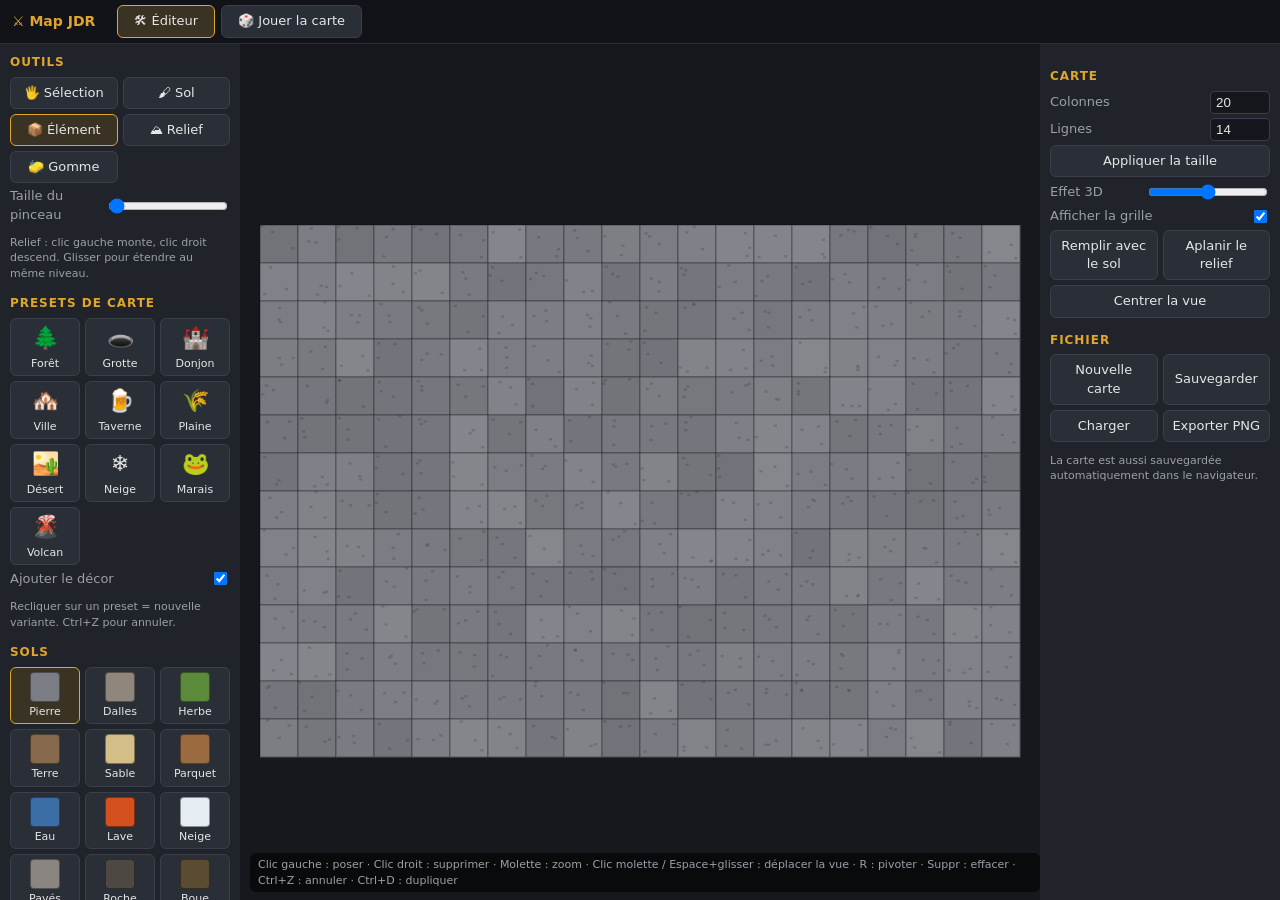
==== index.html @ ebc0534b "Créateur de cartes de combat JDR en 2D semi-3D - Éditeur : sols, éléments en relief, outil relief (n" ====
<!DOCTYPE html>
<html lang="fr">
<head>
<meta charset="utf-8">
<meta name="viewport" content="width=device-width, initial-scale=1">
<title>Créateur de Map JDR</title>
<link rel="stylesheet" href="css/style.css">
</head>
<body class="mode-edit">
<header id="tabs">
  <div class="brand">⚔ Map JDR</div>
  <button class="tab" data-mode="edit">🛠 Éditeur</button>
  <button class="tab" data-mode="play">🎲 Jouer la carte</button>
</header>

<div id="app">
  <!-- ===== Éditeur : panneau gauche ===== -->
  <aside id="left" class="edit-only">
    <h2>Outils</h2>
    <div class="tools">
      <button data-tool="select">🖐 Sélection</button>
      <button data-tool="floor">🖌 Sol</button>
      <button data-tool="object">📦 Élément</button>
      <button data-tool="relief">⛰ Relief</button>
      <button data-tool="erase">🧽 Gomme</button>
    </div>
    <label>Taille du pinceau <input id="brush" type="range" min="1" max="5" value="1"></label>
    <p class="muted">Relief : clic gauche monte, clic droit descend. Glisser pour étendre au même niveau.</p>
    <h2>Presets de carte</h2>
    <div class="grid" id="presetPal"></div>
    <label>Ajouter le décor <input id="presetDeco" type="checkbox" checked></label>
    <p class="muted">Recliquer sur un preset = nouvelle variante. Ctrl+Z pour annuler.</p>
    <h2>Sols</h2>
    <div class="grid" id="floorPal"></div>
    <h2>Éléments</h2>
    <div class="grid" id="objPal"></div>
  </aside>

  <!-- ===== Jouer : panneau gauche ===== -->
  <aside id="playLeft" class="play-only">
    <h2>Personnages</h2>
    <div class="grid" id="heroPal"></div>
    <h2>Monstres</h2>
    <div class="grid" id="monsterPal"></div>
    <p class="muted">Choisis une figurine puis clique sur la carte pour la poser (Maj+clic pour en poser plusieurs).
      Glisse une figurine pour la déplacer, clic droit pour la retirer.</p>
    <p class="muted">Une figurine sur une colline, une caisse, une table ou un mur est plus haute :
      sa hauteur s'affiche au-dessus d'elle (▲).</p>
  </aside>

  <main>
    <canvas id="cv"></canvas>
    <div id="attackHint" class="hidden"></div>
    <div id="help">
      <span class="edit-only">Clic gauche : poser · Clic droit : supprimer · Molette : zoom · Clic molette / Espace+glisser : déplacer la vue · R : pivoter · Suppr : effacer · Ctrl+Z : annuler · Ctrl+D : dupliquer</span>
      <span class="play-only">A : attaquer · Survoler/sélectionner : portées (vert = déplacement, rouge = attaque) · Glisser : déplacer une figurine · Clic droit : retirer · Flèches : déplacer d'une case · Molette : zoom · Espace+glisser : déplacer la vue · Ctrl+Z : annuler</span>
    </div>
  </main>

  <!-- ===== Éditeur : panneau droit ===== -->
  <aside id="right" class="edit-only">
    <div id="selPanel" class="hidden">
      <h2>Élément sélectionné</h2>
      <label>Type <span id="selType"></span></label>
      <label>Nom / lettre <input id="selLabel" type="text"></label>
      <label>Largeur (cases) <input id="selW" type="number" min="1" max="20"></label>
      <label>Profondeur (cases) <input id="selH" type="number" min="1" max="20"></label>
      <label>Hauteur <input id="selE" type="range" min="0" max="6" step="0.1"></label>
      <label>Couleur <input id="selColor" type="color"></label>
      <div class="row">
        <button id="btnRot">↻ Pivoter</button>
        <button id="btnDup">⧉ Dupliquer</button>
        <button id="btnDel">🗑 Supprimer</button>
      </div>
    </div>

    <h2>Carte</h2>
    <label>Colonnes <input id="mapCols" type="number" min="2" max="150"></label>
    <label>Lignes <input id="mapRows" type="number" min="2" max="150"></label>
    <button id="btnResize" style="width:100%">Appliquer la taille</button>
    <label>Effet 3D <input id="depth" type="range" min="0" max="1" step="0.05"></label>
    <label>Afficher la grille <input id="showGrid" type="checkbox"></label>
    <div class="row">
      <button id="btnFill">Remplir avec le sol</button>
      <button id="btnFlat">Aplanir le relief</button>
    </div>
    <button id="btnFit" style="width:100%; margin-top:5px">Centrer la vue</button>

    <h2>Fichier</h2>
    <div class="row">
      <button id="btnNew">Nouvelle carte</button>
      <button id="btnSave">Sauvegarder</button>
    </div>
    <div class="row" style="margin-top:5px">
      <button id="btnLoad">Charger</button>
      <button id="btnPng">Exporter PNG</button>
    </div>
    <input id="fileIn" type="file" accept=".json" hidden>
    <p class="muted">La carte est aussi sauvegardée automatiquement dans le navigateur.</p>
  </aside>

  <!-- ===== Jouer : panneau droit ===== -->
  <aside id="playRight" class="play-only">
    <div class="turn-bar">
      <span id="turnLabel"></span>
      <button id="btnStartCombat">⚔ Commencer le combat</button>
      <button id="btnNextTurn">▶ Tour suivant</button>
    </div>
    <div class="row combat-ctl" id="combatCtl">
      <button id="btnRestart" title="Figurines à leur position de départ, tour 1">↺ Recommencer</button>
      <button id="btnNewCombat" title="Figurines à leur position de départ, retour en préparation">⏹ Nouveau combat</button>
    </div>
    <div id="unitPanel" class="hidden">
      <h2>Figurine sélectionnée</h2>
      <div class="unit-head"><div id="unitHead"></div><input id="unitName" type="text"></div>
      <div class="stat">Hauteur : <b id="unitLvl"></b></div>
      <div class="stat"><span class="dot g"></span>Déplacement : <b id="unitMoveTxt"></b></div>
      <div class="stat"><span class="dot r"></span>Attaque : <b id="unitAtkTxt"></b></div>
      <div class="stat muted" id="unitAbil"></div>
      <div class="row">
        <label>Dépl. <input id="unitMov" type="number" min="0" max="30"></label>
        <label>Portée <input id="unitAtk" type="number" min="1" max="30"></label>
      </div>
      <button id="btnAttack" class="attack-btn">⚔ Attaquer <span class="muted">(A)</span></button>
      <button id="btnUnitBack" style="width:100%; margin:4px 0 2px">↺ Retour au départ du tour</button>
      <div id="unitRel"></div>
      <button id="btnUnitDel" style="width:100%; margin-top:6px">🗑 Retirer de la carte</button>
    </div>

    <h2>Sur la carte</h2>
    <div id="unitList"></div>
    <button id="btnClearUnits" style="width:100%; margin-top:6px">Retirer toutes les figurines</button>

    <h2>Journal de combat</h2>
    <div id="combatLog"></div>

    <h2>Vue</h2>
    <div class="muted" style="margin-bottom:4px">Portées : <span class="dot g"></span>déplacement · <span class="dot r"></span>attaque</div>
    <div class="row seg">
      <button data-zone="sel">Sélection</button><button data-zone="all">Toutes</button><button data-zone="none">Aucune</button>
    </div>
    <label>Effet 3D <input id="depthPlay" type="range" min="0" max="1" step="0.05"></label>
    <label>Afficher la grille <input id="gridPlay" type="checkbox"></label>
    <button id="btnFitPlay" style="width:100%">Centrer la vue</button>

    <h2>Caractéristiques</h2>
    <p class="muted">Déplacement, portée, escalade, vol, nage : définis dans <b>data/caracteristiques.txt</b>.<br>
      Source actuelle : <b id="statsSrc"></b></p>
    <div class="row">
      <button id="btnStatsLoad">📄 Charger un .txt</button>
      <button id="btnStatsReset">↺ Défaut</button>
    </div>
    <input id="statsIn" type="file" accept=".txt" hidden>
  </aside>
</div>

<script src="js/config.js"></script>
<script src="js/utils.js"></script>
<script src="js/state.js"></script>
<script src="js/terrain.js"></script>
<script src="js/sprites.js"></script>
<script src="js/stats.js"></script>
<script src="js/ranges.js"></script>
<script src="js/anims.js"></script>
<script src="js/render.js"></script>
<script src="js/editor.js"></script>
<script src="js/presets.js"></script>
<script src="js/play.js"></script>
<script src="js/input.js"></script>
<script src="js/ui.js"></script>
<script src="js/io.js"></script>
<script src="js/main.js"></script>
</body>
</html>
---- css/style.css ----
:root { --bg:#16181d; --panel:#20232a; --panel2:#2a2e37; --txt:#e6e6e6; --mut:#9aa0aa; --acc:#e0a52b; }
* { box-sizing:border-box; }
html,body { margin:0; height:100%; background:var(--bg); color:var(--txt); font:13px/1.4 system-ui,Segoe UI,sans-serif; }
body { display:flex; flex-direction:column; }
#tabs { display:flex; align-items:center; gap:6px; height:44px; padding:0 12px; background:#111318; border-bottom:1px solid #2a2e37; flex-shrink:0; }
#tabs .brand { font-weight:700; color:var(--acc); margin-right:16px; font-size:14px; }
#tabs .tab { padding:6px 16px; }
#app { display:flex; flex:1; min-height:0; }
body.mode-play .edit-only, body.mode-edit .play-only { display:none !important; }
aside { width:240px; background:var(--panel); padding:10px; overflow-y:auto; overflow-x:hidden; flex-shrink:0; }
main { flex:1; position:relative; }
#cv { width:100%; height:100%; display:block; cursor:crosshair; }
h2 { font-size:12px; text-transform:uppercase; letter-spacing:.08em; color:var(--acc); margin:14px 0 6px; }
h2:first-child { margin-top:0; }
.grid { display:grid; grid-template-columns:repeat(3,1fr); gap:5px; }
.tools { display:grid; grid-template-columns:repeat(2,1fr); gap:5px; }
button, .btn { background:var(--panel2); color:var(--txt); border:1px solid #3a3f4b; border-radius:6px; padding:6px; cursor:pointer; font:inherit; }
button:hover { border-color:#5a6070; }
button.on { border-color:var(--acc); background:#3a3222; }
.item { display:flex; flex-direction:column; align-items:center; gap:2px; padding:4px 2px; font-size:11px; }
.item canvas { width:44px; height:44px; }
.sw { width:30px; height:30px; border-radius:4px; border:1px solid #0006; }
label { display:flex; justify-content:space-between; align-items:center; gap:6px; margin:4px 0; color:var(--mut); }
input[type=number] { width:60px; } input[type=text] { width:120px; }
input { background:#15171c; color:var(--txt); border:1px solid #3a3f4b; border-radius:4px; padding:3px 5px; }
input[type=range] { width:120px; padding:0; }
.row { display:flex; gap:5px; flex-wrap:wrap; } .row > * { flex:1; }
#help { position:absolute; left:10px; bottom:8px; color:var(--mut); font-size:11px; background:#0009; padding:4px 8px; border-radius:6px; pointer-events:none; }
.hidden { display:none !important; }
.px { image-rendering:pixelated; }
.unit-head { display:flex; align-items:center; gap:10px; }
.unit-head input { flex:1; width:auto; min-width:0; font-weight:600; }
.stat { margin:8px 0 4px; }
.rel { padding:4px 7px; border-radius:4px; margin:3px 0; font-size:12px; }
.rel.up { background:#2d3a22; color:#b9e08a; }
.rel.down { background:#3a2222; color:#f0a0a0; }
.rel.eq { background:var(--panel2); color:var(--mut); }
.unit-row { display:flex; align-items:center; gap:8px; width:100%; margin-bottom:4px; text-align:left; padding:3px 6px; }
.unit-row .lvl { margin-left:auto; color:var(--mut); font-size:11px; }
.muted { color:var(--mut); font-size:11px; }
.turn-bar { display:flex; align-items:center; justify-content:space-between; gap:8px; padding:6px 8px; margin-bottom:10px; background:var(--panel2); border-radius:6px; font-size:14px; }
.turn-bar button { background:#3a3222; border-color:var(--acc); }
.dot { display:inline-block; width:10px; height:10px; border-radius:2px; margin-right:5px; vertical-align:-1px; }
.dot.g { background:#3cdc64; } .dot.r { background:#ff4646; }
.seg { margin-bottom:6px; } .seg button { padding:4px 2px; font-size:12px; }
.warn { color:#ffb347; }
#playRight .row label { flex:1; }
#playRight .row input[type=number] { width:48px; }
.attack-btn { width:100%; margin-top:6px; padding:8px; font-weight:700; background:#4a1f1f; border-color:#a33; color:#ffd9d9; }
.attack-btn:hover { border-color:#ff5a5a; } .attack-btn.on { background:#7a2020; border-color:#ff5a5a; }
#attackHint { position:absolute; top:10px; left:50%; transform:translateX(-50%); background:#7a2020ee; color:#fff; padding:6px 14px; border-radius:6px; font-weight:600; pointer-events:none; }
#combatLog div { font-size:12px; padding:3px 6px; margin-bottom:3px; background:var(--panel2); border-left:3px solid #c0392b; border-radius:3px; }
.combat-ctl { margin:-4px 0 10px; } .combat-ctl button { font-size:12px; padding:5px 4px; }
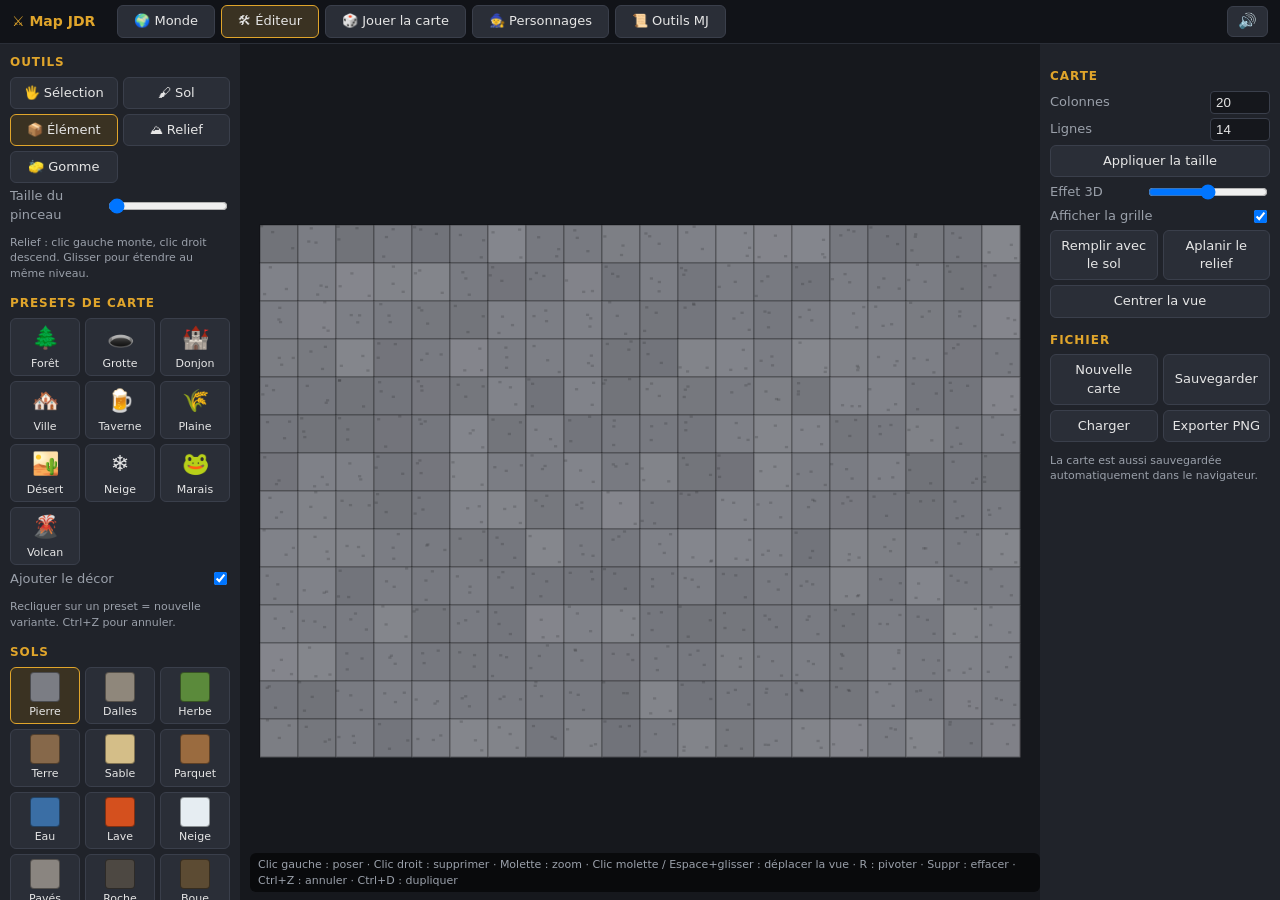
==== commit 3854938a: "Monde, personnages, suivi de combat, outils du MJ et README illustré - Onglet Monde : carte générée " ====
--- a/index.html
+++ b/index.html
@@ -9,8 +9,13 @@
 <body class="mode-edit">
 <header id="tabs">
   <div class="brand">⚔ Map JDR</div>
+  <button class="tab" data-mode="world">🌍 Monde</button>
   <button class="tab" data-mode="edit">🛠 Éditeur</button>
   <button class="tab" data-mode="play">🎲 Jouer la carte</button>
+  <button class="tab" data-mode="chars">🧙 Personnages</button>
+  <button class="tab" data-mode="gm">📜 Outils MJ</button>
+  <button id="btnSound" class="sound-btn">🔊</button>
+  <button id="mapLocTag" class="map-loc hidden" title="Lieu du monde lié à cette carte de combat"></button>
 </header>
 
 <div id="app">
@@ -38,6 +43,10 @@
 
   <!-- ===== Jouer : panneau gauche ===== -->
   <aside id="playLeft" class="play-only">
+    <div id="sheetPalBox">
+      <h2>Mes personnages</h2>
+      <div class="grid" id="sheetPal"></div>
+    </div>
     <h2>Personnages</h2>
     <div class="grid" id="heroPal"></div>
     <h2>Monstres</h2>
@@ -51,9 +60,10 @@
   <main>
     <canvas id="cv"></canvas>
     <div id="attackHint" class="hidden"></div>
+    <div id="playerBanner"></div>
     <div id="help">
       <span class="edit-only">Clic gauche : poser · Clic droit : supprimer · Molette : zoom · Clic molette / Espace+glisser : déplacer la vue · R : pivoter · Suppr : effacer · Ctrl+Z : annuler · Ctrl+D : dupliquer</span>
-      <span class="play-only">A : attaquer · Survoler/sélectionner : portées (vert = déplacement, rouge = attaque) · Glisser : déplacer une figurine · Clic droit : retirer · Flèches : déplacer d'une case · Molette : zoom · Espace+glisser : déplacer la vue · Ctrl+Z : annuler</span>
+      <span class="play-only">A : attaquer · Entrée : fin du tour · Survoler/sélectionner : portées (vert = déplacement, rouge = attaque) · Glisser : déplacer une figurine · Clic droit : retirer · Flèches : déplacer d'une case · Molette : zoom · Espace+glisser : déplacer la vue · Ctrl+Z : annuler</span>
     </div>
   </main>
 
@@ -99,20 +109,111 @@
     <p class="muted">La carte est aussi sauvegardée automatiquement dans le navigateur.</p>
   </aside>
 
+  <!-- ===== Monde ===== -->
+  <aside id="worldLeft" class="world-only">
+    <h2>Monde</h2>
+    <input id="wName" class="w-name" type="text">
+    <div class="w-day">📅 Jour <b id="wDay"></b>
+      <button id="wNext" class="mini" title="Faire passer une journée">+1 jour</button>
+      <button id="wRest" class="mini" title="Le groupe récupère tous ses PV (+1 jour)">🛏 Repos long</button>
+    </div>
+
+    <h2>Lieux</h2>
+    <div class="row"><input id="wSearch" type="text" placeholder="Rechercher..."><select id="wFilter"><option value="">Tous</option></select></div>
+    <div id="wLocList"></div>
+    <div class="row" style="margin-top:6px">
+      <select id="wAddKind"></select><button id="wAddLoc">📍 Ajouter</button>
+    </div>
+
+    <h2>Affichage</h2>
+    <label>Royaumes <input id="wo_regions" type="checkbox"></label>
+    <label>Rivières <input id="wo_rivers" type="checkbox"></label>
+    <label>Montagnes et forêts <input id="wo_symbols" type="checkbox"></label>
+    <label>Noms <input id="wo_labels" type="checkbox"></label>
+    <label>Style parchemin <input id="wo_parchment" type="checkbox"></label>
+    <button id="wFit" style="width:100%">Voir tout le monde</button>
+
+    <h2>Génération</h2>
+    <label>Forme <select id="wStyle"></select></label>
+    <label>Graine <input id="wSeed" type="number"></label>
+    <div class="row"><button id="wRegen" title="Même graine = même monde">↻ Regénérer</button><button id="wGen">🎲 Nouveau monde</button></div>
+
+    <h2>Légende</h2>
+    <div id="wLegend" class="legend"></div>
+
+    <h2>Campagne</h2>
+    <div class="row"><button id="wExport">💾 Exporter</button><button id="wImport">📂 Importer</button></div>
+    <input id="campIn" type="file" accept=".json" hidden>
+    <p class="muted">Un seul fichier : monde, lieux et leurs cartes de combat, fiches de personnages, carte en cours et caractéristiques.</p>
+  </aside>
+  <section id="worldMain" class="world-only">
+    <canvas id="wcv"></canvas>
+    <div id="worldTip" class="hidden"></div>
+    <div id="worldHint" class="hidden"></div>
+    <div id="worldHelp">Clic : sélectionner · Maj+clic : former un groupe · Clic droit : voyager · Glisser : déplacer · Molette : zoom</div>
+  </section>
+  <aside id="worldRight" class="world-only">
+    <div id="worldSel"></div>
+  </aside>
+
+  <!-- ===== Personnages : liste + fiche ===== -->
+  <aside id="sheetSide" class="chars-only">
+    <h2>Mes fiches</h2>
+    <div id="sheetList"></div>
+    <button id="btnNewSheet" class="primary" style="width:100%; margin-top:6px">➕ Nouveau personnage</button>
+    <div class="row" style="margin-top:6px"><button id="btnSheetsExport">💾 Exporter</button><button id="btnSheetsImport">📂 Importer</button></div>
+    <input id="sheetsIn" type="file" accept=".json" hidden>
+    <p class="muted">Les fiches sont gardées dans le navigateur. Exporte-les pour les sauvegarder ou les partager.
+      Pose-les sur la carte avec « Placer sur la carte » ou depuis l'onglet Jouer.</p>
+  </aside>
+  <section id="sheetMain" class="chars-only">
+    <div id="sheetEmpty" class="sheet-empty">Crée ton premier personnage avec « ➕ Nouveau personnage ».</div>
+    <div id="sheetForm" class="sheet"></div>
+  </section>
+
+  <!-- ===== Outils MJ ===== -->
+  <section id="gmMain" class="gm-only"></section>
+  <aside id="gmSide" class="gm-only"></aside>
+
   <!-- ===== Jouer : panneau droit ===== -->
   <aside id="playRight" class="play-only">
     <div class="turn-bar">
-      <span id="turnLabel"></span>
+      <div><span id="turnLabel"></span><div id="turnWho" class="muted"></div></div>
       <button id="btnStartCombat">⚔ Commencer le combat</button>
-      <button id="btnNextTurn">▶ Tour suivant</button>
+      <button id="btnNextTurn" title="Entrée ou N">⏭ Fin du tour</button>
     </div>
     <div class="row combat-ctl" id="combatCtl">
-      <button id="btnRestart" title="Figurines à leur position de départ, tour 1">↺ Recommencer</button>
-      <button id="btnNewCombat" title="Figurines à leur position de départ, retour en préparation">⏹ Nouveau combat</button>
-    </div>
+      <button id="btnRestart" title="Positions de départ, PV pleins, nouvelle initiative">↺ Recommencer</button>
+      <button id="btnNewCombat" title="Positions de départ, PV pleins, retour en préparation">⏹ Nouveau combat</button>
+      <button id="btnEndCombat" title="Partage l'XP des ennemis vaincus et enregistre les PV sur les fiches">🏁 Terminer</button>
+    </div>
+    <label class="auto-roll"><span>🎲 Jets d'attaque et de dégâts automatiques</span><input id="autoRoll" type="checkbox"></label>
+    <label class="auto-roll"><span>🤖 Les monstres jouent seuls</span><input id="autoMonsters" type="checkbox"></label>
+    <button id="btnAi" class="wide-btn hidden" style="margin:-4px 0 10px">🤖 Jouer le tour de ce monstre</button>
+    <h2>Suivi du combat <span class="muted">(ordre d'initiative)</span></h2>
+    <div id="unitList"></div>
+    <button id="btnClearUnits" style="width:100%; margin:4px 0 6px">Retirer toutes les figurines</button>
+
     <div id="unitPanel" class="hidden">
       <h2>Figurine sélectionnée</h2>
       <div class="unit-head"><div id="unitHead"></div><input id="unitName" type="text"></div>
+      <label class="hide-tog">🙈 Cachée aux joueurs <input id="uHidden" type="checkbox"></label>
+      <div class="combat-box">
+        <div class="hp-line"><span id="uHpTxt"></span><button id="uSheet" class="mini" title="Ouvrir la fiche de personnage">📜 Fiche</button></div>
+        <div class="hpbar big"><i id="uHpBar"></i></div>
+        <div class="dmg-row">
+          <input id="uAmount" type="number" min="1" value="5" title="Montant">
+          <button id="btnDmg">💥 Dégâts</button><button id="btnHeal">💚 Soin</button><button id="btnFullHeal" title="PV au maximum">❤️</button>
+        </div>
+        <div class="cstats">
+          <label>PV <input id="uHp" type="number"></label><label>/ max <input id="uHpMax" type="number"></label>
+          <label>🛡 CA <input id="uCa" type="number"></label><label>⚡ Init. <input id="uInit" type="number"></label>
+          <label>🎯 Toucher <input id="uToucher" type="number"></label><label>⚔ Dégâts <input id="uDegats" type="text"></label>
+        </div>
+        <div class="muted" style="margin-top:6px">États</div>
+        <div class="conds" id="uConds"></div>
+        <div class="muted" id="uTrack"></div>
+      </div>
       <div class="stat">Hauteur : <b id="unitLvl"></b></div>
       <div class="stat"><span class="dot g"></span>Déplacement : <b id="unitMoveTxt"></b></div>
       <div class="stat"><span class="dot r"></span>Attaque : <b id="unitAtkTxt"></b></div>
@@ -122,16 +223,43 @@
         <label>Portée <input id="unitAtk" type="number" min="1" max="30"></label>
       </div>
       <button id="btnAttack" class="attack-btn">⚔ Attaquer <span class="muted">(A)</span></button>
+      <div id="uActions" class="act-list"></div>
       <button id="btnUnitBack" style="width:100%; margin:4px 0 2px">↺ Retour au départ du tour</button>
       <div id="unitRel"></div>
       <button id="btnUnitDel" style="width:100%; margin-top:6px">🗑 Retirer de la carte</button>
     </div>
 
-    <h2>Sur la carte</h2>
-    <div id="unitList"></div>
-    <button id="btnClearUnits" style="width:100%; margin-top:6px">Retirer toutes les figurines</button>
+
+    <h2>Outils du MJ</h2>
+    <button id="btnPlayers" class="primary wide-btn">📺 Ouvrir l'écran des joueurs</button>
+    <p class="muted">Seconde fenêtre à placer sur la télé ou un 2ᵉ écran : brouillard opaque, figurines cachées et PV des monstres invisibles. Synchronisée en direct.</p>
+    <label>👁 Voir comme les joueurs <input id="previewPlayers" type="checkbox"></label>
+    <label>🌫 Brouillard de guerre <input id="fogOn" type="checkbox"></label>
+    <div id="fogTools" class="fog-tools">
+      <div class="row"><button data-fog="reveal">🔦 Révéler</button><button data-fog="hide">🌫 Cacher</button></div>
+      <label>Pinceau <input id="fogBrush" type="range" min="1" max="7" value="3"></label>
+      <label>Révéler autour des personnages <input id="fogAuto" type="checkbox"></label>
+      <label>Vision (cases) <input id="fogRadius" type="number" min="1" max="30"></label>
+      <div class="row"><button id="fogHeroes" class="mini">👁 Vue des persos</button><button id="fogAll" class="mini">Tout révéler</button><button id="fogNone" class="mini">Tout cacher</button></div>
+    </div>
+    <div class="muted" style="margin-top:8px">📌 Marqueurs secrets (visibles par le MJ seulement)</div>
+    <div id="markPal" class="mark-pal"></div>
+    <div id="markList"></div>
+
+    <h2>Lancer de dés</h2>
+    <div class="dice-row"><input id="diceIn" type="text" placeholder="ex. 2d6+3" value="1d20"><button id="btnDice">🎲 Lancer</button></div>
+    <div class="dice-quick">
+      <button data-die="1d4">d4</button><button data-die="1d6">d6</button><button data-die="1d8">d8</button><button data-die="1d10">d10</button>
+      <button data-die="1d12">d12</button><button data-die="1d20">d20</button><button data-die="1d100">d100</button>
+      <button data-die="d20 avantage" title="2d20, on garde le meilleur">Av.</button><button data-die="d20 désavantage" title="2d20, on garde le pire">Désav.</button>
+    </div>
+    <div id="diceOut"></div>
+
+    <h2>Bilan</h2>
+    <div id="combatSummary"></div>
 
     <h2>Journal de combat</h2>
+    <div class="row" style="margin-bottom:5px"><button id="btnLogExport" class="mini">💾 Exporter (.txt)</button><button id="btnLogClear" class="mini">Vider</button></div>
     <div id="combatLog"></div>
 
     <h2>Vue</h2>
@@ -162,10 +290,19 @@
 <script src="js/stats.js"></script>
 <script src="js/ranges.js"></script>
 <script src="js/anims.js"></script>
+<script src="js/rules.js"></script>
 <script src="js/render.js"></script>
 <script src="js/editor.js"></script>
 <script src="js/presets.js"></script>
 <script src="js/play.js"></script>
+<script src="js/combat.js"></script>
+<script src="js/chars.js"></script>
+<script src="js/fog.js"></script>
+<script src="js/sfx.js"></script>
+<script src="js/actions.js"></script>
+<script src="js/gmtools.js"></script>
+<script src="js/worldgen.js"></script>
+<script src="js/world.js"></script>
 <script src="js/input.js"></script>
 <script src="js/ui.js"></script>
 <script src="js/io.js"></script>
--- a/css/style.css
+++ b/css/style.css
@@ -6,7 +6,10 @@
 #tabs .brand { font-weight:700; color:var(--acc); margin-right:16px; font-size:14px; }
 #tabs .tab { padding:6px 16px; }
 #app { display:flex; flex:1; min-height:0; }
-body.mode-play .edit-only, body.mode-edit .play-only { display:none !important; }
+body.mode-play .edit-only, body.mode-edit .play-only, body.mode-chars .edit-only, body.mode-chars .play-only,
+body.mode-chars main, body:not(.mode-chars) .chars-only,
+body.mode-world main, body.mode-world .edit-only, body.mode-world .play-only, body:not(.mode-world) .world-only,
+body.mode-gm main, body.mode-gm .edit-only, body.mode-gm .play-only, body:not(.mode-gm) .gm-only { display:none !important; }
 aside { width:240px; background:var(--panel); padding:10px; overflow-y:auto; overflow-x:hidden; flex-shrink:0; }
 main { flex:1; position:relative; }
 #cv { width:100%; height:100%; display:block; cursor:crosshair; }
@@ -51,3 +54,171 @@
 #attackHint { position:absolute; top:10px; left:50%; transform:translateX(-50%); background:#7a2020ee; color:#fff; padding:6px 14px; border-radius:6px; font-weight:600; pointer-events:none; }
 #combatLog div { font-size:12px; padding:3px 6px; margin-bottom:3px; background:var(--panel2); border-left:3px solid #c0392b; border-radius:3px; }
 .combat-ctl { margin:-4px 0 10px; } .combat-ctl button { font-size:12px; padding:5px 4px; }
+
+/* ----- Suivi du combat ----- */
+#playRight { width:290px; }
+.turn-bar #turnWho { font-size:11px; }
+.auto-roll { font-size:12px; margin:-2px 0 10px; }
+.combat-box { background:#1a1d23; border:1px solid #33384a; border-radius:8px; padding:8px; margin:8px 0; }
+.hp-line { display:flex; justify-content:space-between; align-items:center; font-weight:700; font-size:14px; }
+.hpbar { position:relative; height:12px; background:#0e1014; border-radius:3px; overflow:hidden; margin-top:3px; }
+.hpbar i { position:absolute; left:0; top:0; bottom:0; transition:width .3s; }
+.hpbar span { position:absolute; inset:0; font-size:9px; line-height:12px; text-align:center; color:#fff; text-shadow:0 0 2px #000; }
+.hpbar.big { height:10px; margin:5px 0 7px; }
+.dmg-row { display:flex; gap:4px; } .dmg-row input { width:52px; } .dmg-row button { flex:1; padding:5px 2px; font-size:12px; }
+.dmg-row button:last-child { flex:0 0 32px; }
+.cstats { display:grid; grid-template-columns:1fr 1fr; gap:0 8px; margin-top:6px; }
+.cstats label { margin:2px 0; font-size:12px; } .cstats input { width:58px; }
+.conds { display:flex; flex-wrap:wrap; gap:3px; margin-top:3px; }
+.cond { padding:2px 4px; font-size:15px; line-height:1.1; opacity:.45; filter:grayscale(.8); }
+.cond.on { opacity:1; filter:none; background:#3a2f55; border-color:#9a7ae0; }
+#uTrack { margin-top:6px; }
+.mini { padding:2px 7px; font-size:11px; }
+input.invalid { border-color:#e04a3a; background:#3a1a1a; }
+.trow { display:flex; align-items:center; gap:6px; width:100%; margin-bottom:3px; padding:3px 5px; text-align:left; border-left:3px solid #4da3ff; }
+.trow.monster { border-left-color:#ff4d4d; }
+.trow.active { background:#3a3420; border-color:#ffd23c; box-shadow:0 0 0 1px #ffd23c inset; }
+.trow.ko { opacity:.5; }
+.trow .ini { width:22px; text-align:center; font-weight:700; color:var(--acc); }
+.trow .tinfo { flex:1; min-width:0; }
+.trow .tname { font-size:12px; white-space:nowrap; overflow:hidden; text-overflow:ellipsis; }
+.trow .tca { font-size:11px; color:var(--mut); }
+.dice-row { display:flex; gap:4px; } .dice-row input { flex:1; width:auto; min-width:0; }
+.dice-quick { display:flex; flex-wrap:wrap; gap:3px; margin-top:4px; } .dice-quick button { padding:3px 6px; font-size:11px; }
+#diceOut { margin-top:6px; font-size:13px; } #diceOut b { font-size:22px; color:var(--acc); margin-right:4px; }
+table.summary { width:100%; border-collapse:collapse; font-size:12px; }
+table.summary th, table.summary td { padding:2px 4px; text-align:center; border-bottom:1px solid #2a2e37; }
+table.summary td:first-child { text-align:left; white-space:nowrap; overflow:hidden; max-width:110px; text-overflow:ellipsis; }
+#combatLog div.log-round { border-left-color:var(--acc); color:var(--acc); font-weight:600; }
+#combatLog div.log-turn { border-left-color:#ffd23c; }
+#combatLog div.log-roll { border-left-color:#6a7a9a; color:#c8d0e0; }
+#combatLog div.log-hit { border-left-color:#e05a3a; }
+#combatLog div.log-crit { border-left-color:#ffcf3a; background:#3a3218; }
+#combatLog div.log-miss { border-left-color:#666; color:var(--mut); }
+#combatLog div.log-heal { border-left-color:#3cc86a; }
+#combatLog div.log-ko { border-left-color:#000; background:#2a1a1a; }
+#combatLog div.log-win { border-left-color:#ffd23c; background:#3a3218; font-weight:700; }
+#combatLog div.log-cond { border-left-color:#9a7ae0; }
+.ellip { max-width:100%; overflow:hidden; text-overflow:ellipsis; white-space:nowrap; }
+
+/* ----- Onglet Personnages ----- */
+#sheetSide { width:280px; }
+.sheet-row { display:flex; align-items:center; gap:8px; width:100%; text-align:left; margin-bottom:4px; border-left:3px solid #4da3ff; }
+.sheet-row.monster { border-left-color:#ff4d4d; }
+.sheet-row div { display:flex; flex-direction:column; min-width:0; }
+.sheet-row b { white-space:nowrap; overflow:hidden; text-overflow:ellipsis; }
+#sheetMain { flex:1; overflow-y:auto; padding:20px 28px; }
+.sheet-empty { color:var(--mut); font-size:15px; margin-top:40px; text-align:center; }
+.sheet { max-width:980px; margin:0 auto; }
+.sheet h3 { font-size:13px; text-transform:uppercase; letter-spacing:.08em; color:var(--acc); margin:22px 0 8px; display:flex; align-items:center; gap:10px; }
+.sheet h3 .muted { text-transform:none; letter-spacing:0; }
+.sheet-top { display:flex; gap:20px; align-items:flex-start; background:var(--panel); border-radius:10px; padding:16px; }
+.portrait { width:128px; height:128px; flex-shrink:0; background:radial-gradient(circle at 50% 70%, #2d3550, #15171c); border-radius:10px; border:1px solid #3a3f4b; display:flex; align-items:center; justify-content:center; }
+.portrait canvas { width:112px; height:112px; }
+.sheet-id { flex:1; min-width:0; }
+.sh-name { width:100%; font-size:24px; font-weight:700; padding:4px 8px; margin-bottom:8px; }
+.sheet-fields { display:flex; flex-wrap:wrap; gap:6px 18px; }
+.sheet-fields label { margin:0; } .sheet-fields input[type=number] { width:56px; }
+select { background:#15171c; color:var(--txt); border:1px solid #3a3f4b; border-radius:4px; padding:3px 5px; font:inherit; }
+#shDesc { margin:8px 0; font-size:12px; }
+.sprite-pick { display:flex; flex-wrap:wrap; gap:4px; } .sprite-pick button { padding:2px; }
+.method-bar { display:flex; flex-wrap:wrap; gap:6px; align-items:center; }
+.method-bar .points { margin-left:auto; font-weight:700; color:var(--acc); }
+#shRolls { margin:6px 0; min-height:14px; }
+.abilities { display:grid; grid-template-columns:repeat(6, 1fr); gap:10px; }
+.ability { background:var(--panel); border:1px solid #33384a; border-radius:10px; padding:10px 6px; text-align:center; }
+.ability.main { border-color:var(--acc); box-shadow:0 0 0 1px var(--acc) inset; }
+.ab-name { font-weight:800; letter-spacing:.06em; } .ab-name span { display:block; font-weight:400; font-size:10px; color:var(--mut); letter-spacing:0; }
+.ab-mod { font-size:28px; font-weight:800; margin:4px 0 0; } .ab-mod.pos { color:#7ad97a; } .ab-mod.neg { color:#f08a7a; }
+.ab-score { font-size:13px; color:var(--mut); }
+.ab-base { display:flex; align-items:center; justify-content:center; gap:6px; margin-top:6px; }
+.ab-base button { padding:1px 8px; } .ab-base b { min-width:20px; }
+.ab-race { font-size:10px; color:#8ac0ff; min-height:13px; margin-top:3px; }
+.derived { display:grid; grid-template-columns:repeat(auto-fill, minmax(160px, 1fr)); gap:8px; }
+.dcard { display:flex; flex-direction:column; align-items:flex-start; gap:3px; margin:0; background:var(--panel); border:1px solid #33384a; border-radius:8px; padding:8px 10px; color:var(--txt); }
+.dcard.over { border-color:#9a7ae0; }
+.dcard input[type=number], .dcard input[type=text] { width:100%; font-size:18px; font-weight:700; }
+.dcard input[type=checkbox] { width:18px; height:18px; }
+.dname { font-size:12px; color:var(--mut); } .dcalc { font-size:11px; color:#9a7ae0; min-height:13px; }
+.dcard.static b { font-size:18px; }
+#shArmor { margin-top:8px; }
+.wide { justify-content:flex-start; } .wide input { flex:1; width:auto; }
+#shNotes { width:100%; margin-top:6px; background:#15171c; color:var(--txt); border:1px solid #3a3f4b; border-radius:6px; padding:8px; font:inherit; resize:vertical; }
+.sheet-actions { display:flex; flex-wrap:wrap; gap:8px; margin:20px 0 30px; }
+.sheet-actions button { padding:8px 14px; }
+button.primary { background:#2c4a2a; border-color:#5aa35a; font-weight:700; }
+button.danger { background:#4a1f1f; border-color:#a33; }
+button:disabled { opacity:.45; cursor:default; }
+
+/* ----- Onglet Monde ----- */
+#worldLeft { width:260px; } #worldRight { width:300px; }
+#worldMain { flex:1; position:relative; min-width:0; }
+#wcv { width:100%; height:100%; display:block; cursor:grab; }
+#worldTip { position:absolute; pointer-events:none; background:#000c; color:#fff; padding:6px 9px; border-radius:6px; font-size:12px; max-width:230px; line-height:1.45; }
+#worldHint { position:absolute; top:10px; left:50%; transform:translateX(-50%); background:#2c4a2aee; color:#fff; padding:6px 14px; border-radius:6px; font-weight:600; pointer-events:none; }
+#worldHelp { position:absolute; left:50%; transform:translateX(-50%); bottom:8px; color:var(--mut); font-size:11px; background:#0009; padding:4px 8px; border-radius:6px; pointer-events:none; }
+input.w-name { width:100%; font-size:16px; font-weight:700; font-family:Georgia, serif; }
+.w-day { margin:8px 0; display:flex; align-items:center; gap:5px; flex-wrap:wrap; }
+#wSearch { min-width:0; } #wFilter { flex:0 0 90px; }
+#wLocList { max-height:260px; overflow-y:auto; margin-top:5px; }
+.loc-row { display:flex; align-items:center; gap:6px; width:100%; text-align:left; padding:3px 6px; margin-bottom:2px; font-size:12px; }
+.legend { display:grid; grid-template-columns:1fr 1fr; gap:2px 6px; font-size:11px; color:var(--mut); }
+.lg { display:flex; align-items:center; gap:4px; }
+.swatch { display:inline-block; width:12px; height:12px; border-radius:2px; border:1px solid #0006; flex-shrink:0; }
+.wl-head { display:flex; align-items:center; gap:8px; margin-bottom:6px; }
+.wl-icon { font-size:28px; } .wl-head input { flex:1; width:auto; min-width:0; font-size:15px; font-weight:700; }
+.wl-facts { margin:6px 0 10px; line-height:1.7; font-size:12px; }
+#worldRight textarea { width:100%; background:#15171c; color:var(--txt); border:1px solid #3a3f4b; border-radius:6px; padding:6px; font:inherit; font-size:12px; resize:vertical; margin:3px 0 8px; }
+.wide-btn { width:100%; margin-top:5px; }
+.here { display:flex; flex-wrap:wrap; gap:4px; margin-bottom:6px; }
+.here-tok { display:flex; align-items:center; gap:4px; padding:2px 6px 2px 2px; font-size:12px; }
+.wc-card { background:#1a1d23; border:1px solid #33384a; border-radius:8px; padding:8px; margin-bottom:8px; }
+.wc-top { display:flex; gap:8px; align-items:center; margin-bottom:5px; } .wc-top > div { display:flex; flex-direction:column; }
+.wc-card .muted { margin:4px 0; }
+.wjournal div { font-size:12px; padding:4px 6px; margin-bottom:3px; background:var(--panel2); border-left:3px solid #7a9a5a; border-radius:3px; }
+.map-loc { margin-left:auto; background:#2c3a4a; border-color:#5a7aa0; }
+.xpbar { height:8px; background:#0e1014; border-radius:4px; overflow:hidden; margin-top:8px; }
+.xpbar i { display:block; height:100%; background:linear-gradient(90deg, #c89a2a, #ffd23c); }
+.prog-actions { gap:6px; justify-content:center; } .prog-actions button { width:100%; }
+.two-col { display:grid; grid-template-columns:1fr 1fr; gap:12px; margin-top:8px; }
+.two-col textarea, #shInv { width:100%; background:#15171c; color:var(--txt); border:1px solid #3a3f4b; border-radius:6px; padding:8px; font:inherit; resize:vertical; }
+
+/* ----- Outils du MJ (carte) ----- */
+.fog-tools { background:#1a1d23; border:1px solid #33384a; border-radius:8px; padding:6px 8px; margin:4px 0 6px; }
+.mark-pal { display:flex; flex-wrap:wrap; gap:3px; margin:4px 0; } .mark-pal button { padding:3px 6px; font-size:16px; }
+.mark-row { display:flex; gap:4px; margin-bottom:3px; } .mark-row input { flex:1; width:auto; min-width:0; } .mark-row select { padding:1px; }
+.hide-tog { margin:6px 0 0; }
+#playerBanner { display:none; }
+body.player-view #tabs, body.player-view aside, body.player-view #help, body.player-view #attackHint { display:none !important; }
+body.player-view #cv { cursor:grab; }
+body.player-view #playerBanner { display:block; position:absolute; top:12px; left:50%; transform:translateX(-50%); background:#000b; color:#ffe9a8;
+  padding:6px 18px; border-radius:20px; font:600 16px Georgia, serif; letter-spacing:.04em; pointer-events:none; }
+
+/* ----- Onglet Outils MJ ----- */
+#gmMain { flex:1; overflow-y:auto; padding:18px 22px; }
+#gmSide { width:320px; }
+.gm-grid { display:grid; grid-template-columns:repeat(auto-fill, minmax(300px, 1fr)); gap:12px; }
+.gm-card { background:var(--panel); border:1px solid #33384a; border-radius:10px; padding:12px 14px; }
+.gm-card.wide { grid-column:1 / -1; }
+.gm-card h3, .gm-h { margin:0 0 6px; font-size:14px; color:var(--acc); }
+.gm-h { margin:22px 0 8px; text-transform:uppercase; letter-spacing:.08em; font-size:13px; }
+.gm-form { display:flex; flex-wrap:wrap; gap:4px 16px; margin-bottom:6px; } .gm-form label { margin:2px 0; }
+.gm-card .row { align-items:center; } .inline { flex:0 0 auto !important; margin:0; gap:6px; }
+.gm-out { white-space:pre-wrap; font:13px/1.5 system-ui; margin:8px 0 0; min-height:20px; color:#e8e2d0; }
+#encOut { font-size:15px; font-weight:600; }
+.gm-res { background:#1a1d23; border:1px solid #2e3240; border-radius:8px; padding:8px 10px; margin-bottom:6px; }
+.gm-res-top { display:flex; align-items:center; gap:8px; } .gm-res-top .muted { margin-right:auto; }
+.gm-res pre { white-space:pre-wrap; font:12px/1.45 system-ui; margin:4px 0 0; color:#d8d2c0; }
+#gmNotes { width:100%; background:#15171c; color:var(--txt); border:1px solid #3a3f4b; border-radius:6px; padding:8px; font:inherit; font-size:12px; resize:vertical; }
+#gmSide details { background:#1a1d23; border:1px solid #2e3240; border-radius:6px; padding:5px 8px; margin-bottom:5px; }
+#gmSide summary { cursor:pointer; font-weight:600; }
+table.ref { width:100%; font-size:12px; border-collapse:collapse; margin-top:4px; } table.ref td { padding:2px 4px; border-bottom:1px solid #2a2e37; }
+table.ref td:last-child { text-align:right; color:var(--acc); }
+ul.ref { margin:4px 0; padding-left:16px; font-size:12px; line-height:1.5; }
+
+/* ----- Capacités, son ----- */
+.act-list { display:flex; flex-direction:column; gap:3px; margin-top:4px; }
+.act-btn { width:100%; text-align:left; padding:5px 8px; font-size:12px; background:#2a2440; border-color:#5a4a8a; }
+.act-btn:hover { border-color:#9a7ae0; } .act-btn.on { background:#4a3a7a; border-color:#c0a0ff; }
+.sound-btn { margin-left:auto; padding:4px 10px; font-size:15px; }
+.sound-btn + .map-loc { margin-left:6px; }
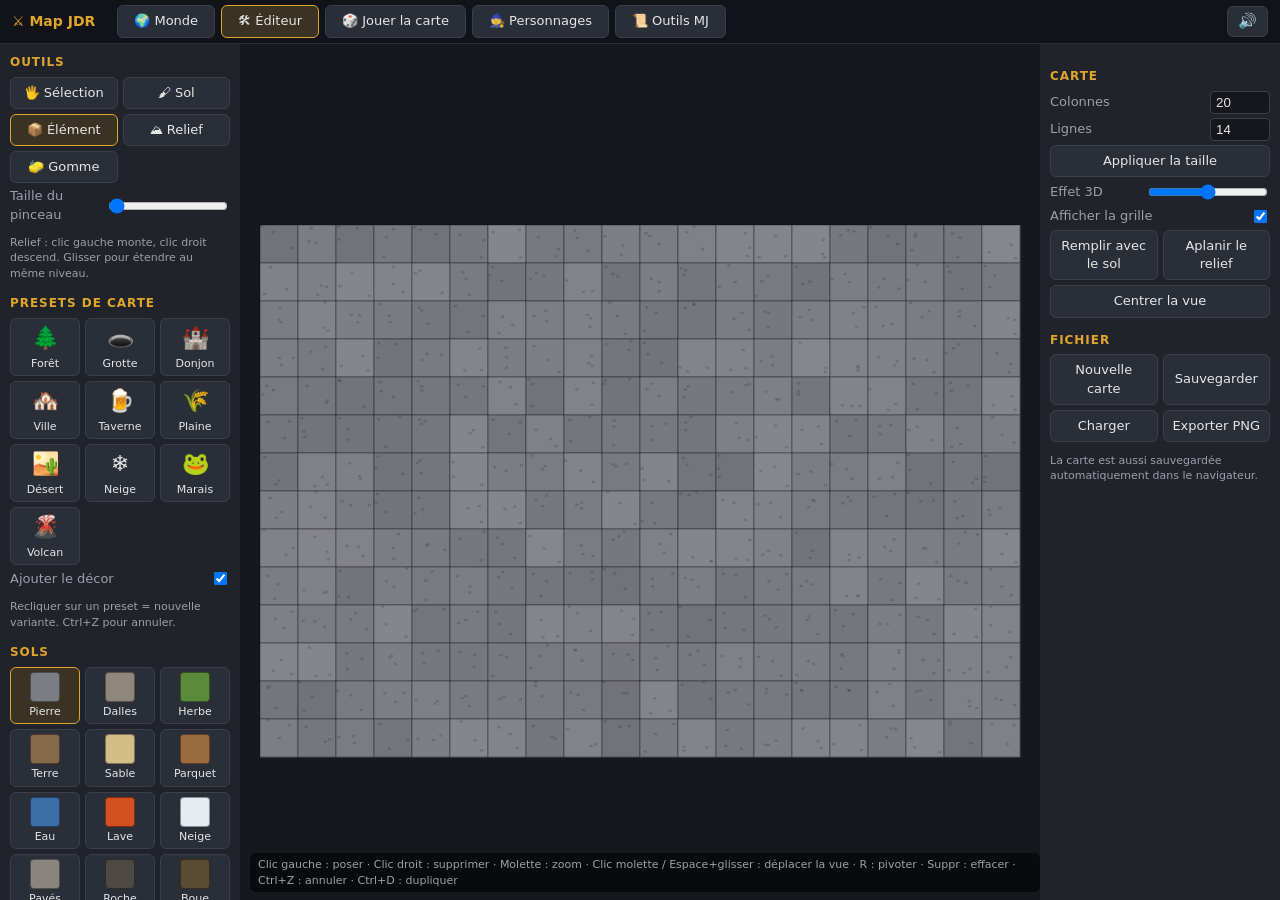
==== commit a7bfc7fc: "Simulation de jeu : moteur de règles, IA, simulateur, campagne et visite guidée - Moteur de règles c" ====
--- a/index.html
+++ b/index.html
@@ -115,7 +115,8 @@
     <input id="wName" class="w-name" type="text">
     <div class="w-day">📅 Jour <b id="wDay"></b>
       <button id="wNext" class="mini" title="Faire passer une journée">+1 jour</button>
-      <button id="wRest" class="mini" title="Le groupe récupère tous ses PV (+1 jour)">🛏 Repos long</button>
+      <button id="wShort" class="mini" title="1 heure : dés de vie et capacités de repos court">☕ Repos court</button>
+      <button id="wRest" class="mini" title="Le groupe récupère PV, capacités et dés de vie (+1 jour)">🛏 Repos long</button>
     </div>
 
     <h2>Lieux</h2>
@@ -188,7 +189,17 @@
       <button id="btnEndCombat" title="Partage l'XP des ennemis vaincus et enregistre les PV sur les fiches">🏁 Terminer</button>
     </div>
     <label class="auto-roll"><span>🎲 Jets d'attaque et de dégâts automatiques</span><input id="autoRoll" type="checkbox"></label>
-    <label class="auto-roll"><span>🤖 Les monstres jouent seuls</span><input id="autoMonsters" type="checkbox"></label>
+    <div class="mode-box">
+      <div class="mode-head"><span id="modeBadge" class="mode-badge"></span></div>
+      <label>⚖ Règles strictes <input id="rulesMode" type="checkbox"></label>
+      <p class="muted">Décoché = mode MJ : tu contrôles tout, les règles sont comptées et signalées sans jamais bloquer.</p>
+      <label>🤖 Monstres joués par l'IA <input id="autoMonsters" type="checkbox"></label>
+      <label>🤖 Héros joués par l'IA <input id="autoHeroes" type="checkbox"></label>
+      <div class="row ai-row">
+        <label>Vitesse <select id="aiSpeed"><option value="0.5">×0,5</option><option value="1">×1</option><option value="2">×2</option><option value="4">×4</option></select></label>
+        <button id="btnAiPause" class="mini">⏸ Pause</button>
+      </div>
+    </div>
     <button id="btnAi" class="wide-btn hidden" style="margin:-4px 0 10px">🤖 Jouer le tour de ce monstre</button>
     <h2>Suivi du combat <span class="muted">(ordre d'initiative)</span></h2>
     <div id="unitList"></div>
@@ -198,6 +209,11 @@
       <h2>Figurine sélectionnée</h2>
       <div class="unit-head"><div id="unitHead"></div><input id="unitName" type="text"></div>
       <label class="hide-tog">🙈 Cachée aux joueurs <input id="uHidden" type="checkbox"></label>
+      <label>Contrôle <select id="uCtrl"><option value="">Selon l'option du camp</option><option value="mj">🎭 MJ</option><option value="ia">🤖 IA</option></select></label>
+      <label>Rôle (IA) <span><select id="uRole"><option value="">Automatique</option><option value="tank">Tank</option><option value="soin">Soigneur</option>
+        <option value="lanceur">Lanceur de sorts</option><option value="tireur">Tireur</option><option value="escarmoucheur">Escarmoucheur</option><option value="brute">Brute</option></select>
+        <span id="uRoleAuto" class="muted"></span></span></label>
+      <div id="uEco" class="eco-row"></div>
       <div class="combat-box">
         <div class="hp-line"><span id="uHpTxt"></span><button id="uSheet" class="mini" title="Ouvrir la fiche de personnage">📜 Fiche</button></div>
         <div class="hpbar big"><i id="uHpBar"></i></div>
@@ -224,6 +240,9 @@
       </div>
       <button id="btnAttack" class="attack-btn">⚔ Attaquer <span class="muted">(A)</span></button>
       <div id="uActions" class="act-list"></div>
+      <div class="muted" style="margin-top:6px">Actions</div>
+      <div id="uStd" class="std-list"></div>
+      <div id="uItemsBox"><div class="muted" style="margin-top:6px">Objets</div><div id="uItems" class="std-list"></div></div>
       <button id="btnUnitBack" style="width:100%; margin:4px 0 2px">↺ Retour au départ du tour</button>
       <div id="unitRel"></div>
       <button id="btnUnitDel" style="width:100%; margin-top:6px">🗑 Retirer de la carte</button>
@@ -233,7 +252,9 @@
     <h2>Outils du MJ</h2>
     <button id="btnPlayers" class="primary wide-btn">📺 Ouvrir l'écran des joueurs</button>
     <p class="muted">Seconde fenêtre à placer sur la télé ou un 2ᵉ écran : brouillard opaque, figurines cachées et PV des monstres invisibles. Synchronisée en direct.</p>
+    <button id="btnSim" class="wide-btn">🧪 Simuler ce combat (IA contre IA)</button>
     <label>👁 Voir comme les joueurs <input id="previewPlayers" type="checkbox"></label>
+    <label>🪤 Pièges et secrets automatiques <input id="autoTraps" type="checkbox"></label>
     <label>🌫 Brouillard de guerre <input id="fogOn" type="checkbox"></label>
     <div id="fogTools" class="fog-tools">
       <div class="row"><button data-fog="reveal">🔦 Révéler</button><button data-fog="hide">🌫 Cacher</button></div>
@@ -281,6 +302,19 @@
     <input id="statsIn" type="file" accept=".txt" hidden>
   </aside>
 </div>
+
+<!-- ===== Simulation ===== -->
+<div id="simModal" class="modal hidden"><div class="modal-box">
+  <div class="modal-head"><b id="simTitle"></b><button id="simClose" class="mini">✖</button></div>
+  <div class="gm-form sim-form">
+    <label>Combats <input id="simN" type="number" min="10" max="1000" value="100"></label>
+    <label>Rounds max <input id="simRounds" type="number" min="3" max="100" value="20"></label>
+    <label>PV pleins <input id="simFresh" type="checkbox" checked></label>
+    <label>Graine <input id="simSeed" type="number" value="1"></label>
+    <button id="simRun" class="primary">▶ Lancer</button>
+  </div>
+  <div id="simOut"></div>
+</div></div>
 
 <script src="js/config.js"></script>
 <script src="js/utils.js"></script>
@@ -291,6 +325,7 @@
 <script src="js/ranges.js"></script>
 <script src="js/anims.js"></script>
 <script src="js/rules.js"></script>
+<script src="js/engine.js"></script>
 <script src="js/render.js"></script>
 <script src="js/editor.js"></script>
 <script src="js/presets.js"></script>
@@ -300,9 +335,14 @@
 <script src="js/fog.js"></script>
 <script src="js/sfx.js"></script>
 <script src="js/actions.js"></script>
+<script src="js/items.js"></script>
+<script src="js/skills.js"></script>
+<script src="js/ai.js"></script>
+<script src="js/sim.js"></script>
 <script src="js/gmtools.js"></script>
 <script src="js/worldgen.js"></script>
 <script src="js/world.js"></script>
+<script src="js/campaign.js"></script>
 <script src="js/input.js"></script>
 <script src="js/ui.js"></script>
 <script src="js/io.js"></script>
--- a/css/style.css
+++ b/css/style.css
@@ -222,3 +222,52 @@
 .act-btn:hover { border-color:#9a7ae0; } .act-btn.on { background:#4a3a7a; border-color:#c0a0ff; }
 .sound-btn { margin-left:auto; padding:4px 10px; font-size:15px; }
 .sound-btn + .map-loc { margin-left:6px; }
+
+/* ----- Règles, IA, simulation ----- */
+.mode-box { background:#1a1d23; border:1px solid #33384a; border-radius:8px; padding:6px 8px; margin:-2px 0 10px; }
+.mode-box label { margin:3px 0; font-size:12px; } .mode-box p { margin:0 0 4px; }
+.mode-badge { display:inline-block; padding:2px 8px; border-radius:10px; font-weight:700; font-size:12px; }
+.mode-badge.gm { background:#2c3a4a; color:#cfe0ff; } .mode-badge.rules { background:#4a3a1a; color:#ffd88a; }
+.ai-row { align-items:center; } .ai-row label { margin:0; } .ai-row button { flex:0 0 auto; }
+.eco-row { display:flex; flex-wrap:wrap; gap:4px; margin:6px 0; }
+.eco { font-size:11px; padding:2px 6px; border-radius:10px; background:#22252c; color:#6a7080; }
+.eco.on { background:#24402a; color:#9ae0a0; } .eco.warn { background:#4a3a1a; color:#ffd88a; }
+.std-list { display:flex; flex-wrap:wrap; gap:3px; margin-top:3px; } .std-btn { padding:3px 7px; font-size:12px; }
+#uRole { max-width:120px; }
+.modal { position:fixed; inset:0; background:#000a; display:flex; align-items:center; justify-content:center; z-index:50; }
+.modal-box { background:var(--panel); border:1px solid #3a3f4b; border-radius:12px; width:min(720px, 94vw); max-height:90vh; overflow-y:auto; padding:14px 18px; }
+.modal-head { display:flex; justify-content:space-between; align-items:center; font-size:15px; margin-bottom:8px; }
+.sim-form { align-items:center; } .sim-form label { margin:0; }
+.sim-progress { height:10px; background:#0e1014; border-radius:5px; overflow:hidden; margin-top:10px; }
+.sim-progress i { display:block; height:100%; width:0; background:var(--acc); transition:width .1s; }
+.sim-verdict { display:flex; flex-direction:column; padding:10px 14px; border-radius:8px; margin:10px 0; }
+.sim-verdict b { font-size:20px; } .sim-verdict.easy { background:#24402a; } .sim-verdict.medium { background:#3a3a1a; }
+.sim-verdict.hard { background:#4a2f18; } .sim-verdict.deadly { background:#4a1f1f; }
+.sim-bar3 { display:flex; height:22px; border-radius:6px; overflow:hidden; background:#0e1014; }
+.sim-bar3 i { display:flex; align-items:center; justify-content:center; font-style:normal; font-size:11px; font-weight:700; color:#fff; }
+.sim-bar3 .w, .sim-legend .w { background:#3cc86a; color:#3cc86a; } .sim-bar3 .d, .sim-legend .d { background:#8a8f99; color:#8a8f99; }
+.sim-bar3 .l, .sim-legend .l { background:#e04a3a; color:#e04a3a; }
+.sim-bar3 i { color:#fff; } .sim-legend { font-size:12px; margin:4px 0 8px; } .sim-legend span { background:none !important; }
+.sim-table { width:100%; border-collapse:collapse; font-size:12px; margin:8px 0; }
+.sim-table th, .sim-table td { padding:3px 6px; border-bottom:1px solid #2a2e37; text-align:center; } .sim-table td:first-child, .sim-table th:first-child { text-align:left; }
+/* ----- Fiches : capacités, compétences, objets ----- */
+.sh-acts { display:flex; flex-wrap:wrap; gap:6px; } .sh-act { background:#2a2440; border:1px solid #5a4a8a; border-radius:6px; padding:4px 8px; font-size:12px; }
+.sh-act.locked { opacity:.5; background:var(--panel2); border-color:#3a3f4b; }
+#shHd { margin-top:6px; }
+.sh-skills { display:grid; grid-template-columns:repeat(auto-fill, minmax(200px, 1fr)); gap:2px 10px; }
+.sh-skill { justify-content:flex-start; color:var(--txt); font-size:12px; margin:1px 0; } .sh-skill b { color:var(--acc); } .sh-skill.on { color:#fff; }
+.sh-items { display:grid; grid-template-columns:repeat(auto-fill, minmax(230px, 1fr)); gap:4px 10px; }
+.sh-item { display:flex; align-items:center; gap:6px; font-size:12px; padding:3px 6px; background:var(--panel); border-radius:6px; opacity:.6; }
+.sh-item.on { opacity:1; } .sh-item button:first-of-type { margin-left:auto; } .sh-item b { min-width:16px; text-align:center; }
+#shRestOut { margin-top:6px; min-height:14px; color:#9ae0a0; }
+/* ----- Outils MJ : test de compétence ----- */
+.chk-who { display:flex; flex-wrap:wrap; gap:4px 14px; margin:6px 0; } .chk-item { margin:0; gap:4px; justify-content:flex-start; color:var(--txt); }
+/* ----- Monde : rencontre, quêtes, réputation, marché ----- */
+.pending { background:#4a1f1f; border:1px solid #a33; border-radius:8px; padding:8px; margin-bottom:10px; display:flex; flex-direction:column; gap:5px; }
+.quest { background:#1a1d23; border-left:3px solid #ffd23c; border-radius:4px; padding:5px 8px; margin-bottom:5px; font-size:12px; }
+.quest.done { border-left-color:#3cc86a; opacity:.7; } .quest.failed { border-left-color:#e04a3a; opacity:.6; }
+.quest-top { display:flex; justify-content:space-between; align-items:center; gap:6px; } .quest .muted { margin:3px 0; white-space:pre-wrap; }
+.reg-row { cursor:pointer; background:var(--panel2); border:1px solid #3a3f4b; border-radius:6px; } .reg-row .ellip { flex:1; }
+.rep { display:flex; align-items:center; gap:3px; font-size:11px; white-space:nowrap; }
+.shop { display:flex; flex-direction:column; gap:3px; } .shop-item { display:flex; justify-content:space-between; text-align:left; font-size:12px; padding:4px 8px; }
+.shop-item b { color:var(--acc); }
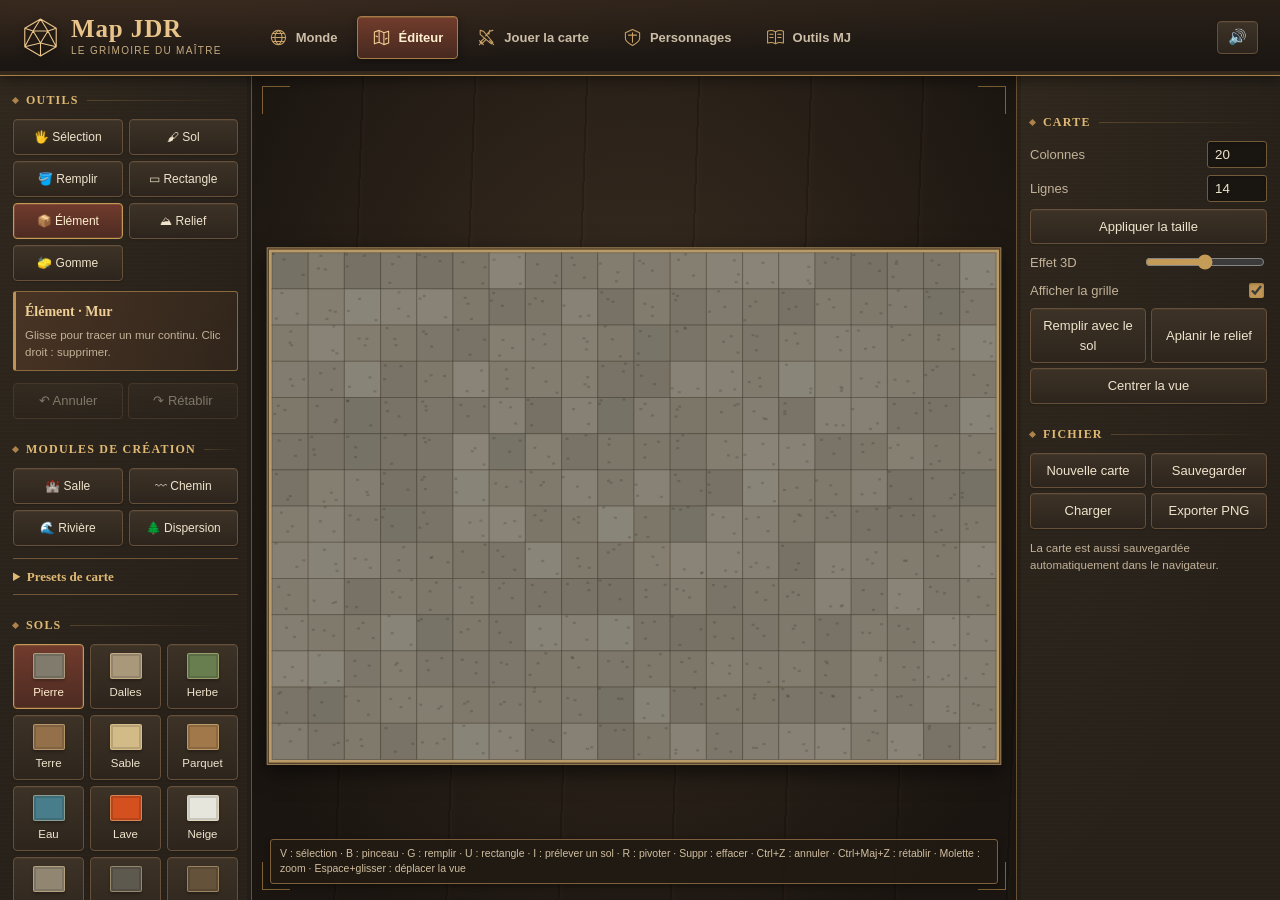
==== commit fe061202: "Améliore l’éditeur, le thème Grimoire et le bestiaire Clarifie le suivi des tours et enrichit l’édit" ====
--- a/index.html
+++ b/index.html
@@ -3,18 +3,29 @@
 <head>
 <meta charset="utf-8">
 <meta name="viewport" content="width=device-width, initial-scale=1">
-<title>Créateur de Map JDR</title>
+<title>Map JDR — Le grimoire du maître</title>
 <link rel="stylesheet" href="css/style.css">
+<link rel="stylesheet" href="css/grimoire.css">
 </head>
 <body class="mode-edit">
+<svg class="icon-defs" xmlns="http://www.w3.org/2000/svg" aria-hidden="true">
+  <symbol id="icon-d20" viewBox="0 0 40 44"><path d="M20 2 37 12v20L20 42 3 32V12Z M20 2 12 15 3 12 M20 2l8 13 9-3 M3 32l9-17h16l9 17 M3 32l17-4 17 4 M12 15l8 13 8-13 M20 28v14"/></symbol>
+  <symbol id="icon-world" viewBox="0 0 24 24"><circle cx="12" cy="12" r="9"/><path d="M3 12h18M12 3c-6 5-6 13 0 18 6-5 6-13 0-18ZM5 7h14M5 17h14"/></symbol>
+  <symbol id="icon-map" viewBox="0 0 24 24"><path d="m3 5 6-2 6 3 6-2v15l-6 2-6-3-6 2Zm6-2v15m6-12v15M5 10l2 1m10 3 2-1"/></symbol>
+  <symbol id="icon-swords" viewBox="0 0 24 24"><path d="m4 3 4 1 12 14-2 2L4 8Zm16 0-4 1-5 6m-2 3-5 5 2 2 5-5M3 16l5 5m8-18-1 5m1 8 5 5M3 21l3-3m12 0 3 3"/></symbol>
+  <symbol id="icon-shield" viewBox="0 0 24 24"><path d="M12 2 3 6v7c0 4 5 7 9 9 4-2 9-5 9-9V6Zm0 4v12M7 9h10"/></symbol>
+  <symbol id="icon-book" viewBox="0 0 24 24"><path d="M12 5C9 3 5 3 2 4v15c3-1 7-1 10 1 3-2 7-2 10-1V4c-3-1-7-1-10 1Zm0 0v15M5 8h4m-4 4h4m6-4h4m-4 4h4"/></symbol>
+</svg>
 <header id="tabs">
-  <div class="brand">⚔ Map JDR</div>
-  <button class="tab" data-mode="world">🌍 Monde</button>
-  <button class="tab" data-mode="edit">🛠 Éditeur</button>
-  <button class="tab" data-mode="play">🎲 Jouer la carte</button>
-  <button class="tab" data-mode="chars">🧙 Personnages</button>
-  <button class="tab" data-mode="gm">📜 Outils MJ</button>
-  <button id="btnSound" class="sound-btn">🔊</button>
+  <div class="brand"><svg class="brand-seal" aria-hidden="true"><use href="#icon-d20"/></svg><div><span>Map JDR</span><small>Le grimoire du maître</small></div></div>
+  <nav class="primary-nav" aria-label="Sections du grimoire">
+    <button class="tab" data-mode="world"><svg class="nav-icon" aria-hidden="true"><use href="#icon-world"/></svg>Monde</button>
+    <button class="tab" data-mode="edit"><svg class="nav-icon" aria-hidden="true"><use href="#icon-map"/></svg>Éditeur</button>
+    <button class="tab" data-mode="play"><svg class="nav-icon" aria-hidden="true"><use href="#icon-swords"/></svg>Jouer la carte</button>
+    <button class="tab" data-mode="chars"><svg class="nav-icon" aria-hidden="true"><use href="#icon-shield"/></svg>Personnages</button>
+    <button class="tab" data-mode="gm"><svg class="nav-icon" aria-hidden="true"><use href="#icon-book"/></svg>Outils MJ</button>
+  </nav>
+  <button id="btnSound" class="sound-btn" aria-label="Activer ou couper le son">🔊</button>
   <button id="mapLocTag" class="map-loc hidden" title="Lieu du monde lié à cette carte de combat"></button>
 </header>
 
@@ -25,20 +36,48 @@
     <div class="tools">
       <button data-tool="select">🖐 Sélection</button>
       <button data-tool="floor">🖌 Sol</button>
+      <button data-tool="fill" title="Remplir une zone de même sol (G)">🪣 Remplir</button>
+      <button data-tool="rect" title="Tracer une surface de sol (U)">▭ Rectangle</button>
       <button data-tool="object">📦 Élément</button>
       <button data-tool="relief">⛰ Relief</button>
       <button data-tool="erase">🧽 Gomme</button>
     </div>
-    <label>Taille du pinceau <input id="brush" type="range" min="1" max="5" value="1"></label>
-    <p class="muted">Relief : clic gauche monte, clic droit descend. Glisser pour étendre au même niveau.</p>
-    <h2>Presets de carte</h2>
-    <div class="grid" id="presetPal"></div>
-    <label>Ajouter le décor <input id="presetDeco" type="checkbox" checked></label>
-    <p class="muted">Recliquer sur un preset = nouvelle variante. Ctrl+Z pour annuler.</p>
+    <div class="editor-tool-info" aria-live="polite">
+      <strong id="editorToolName"></strong>
+      <p id="editorToolHint" class="muted"></p>
+    </div>
+    <div id="brushOptions">
+      <label for="brush">Pinceau <output id="brushValue" for="brush">1 case</output></label>
+      <input id="brush" type="range" min="1" max="10" value="1">
+      <label>Forme <select id="brushShape"><option value="square">Carré</option><option value="circle">Rond</option></select></label>
+    </div>
+    <div class="row editor-history">
+      <button id="btnUndo" title="Ctrl+Z" disabled>↶ Annuler</button>
+      <button id="btnRedo" title="Ctrl+Maj+Z ou Ctrl+Y" disabled>↷ Rétablir</button>
+    </div>
+    <h2>Modules de création</h2>
+    <div class="tools map-module-tools">
+      <button data-map-module="room">🏰 Salle</button>
+      <button data-map-module="path">〰 Chemin</button>
+      <button data-map-module="river">🌊 Rivière</button>
+      <button data-map-module="scatter">🌲 Dispersion</button>
+    </div>
+    <details class="editor-presets">
+      <summary>Presets de carte</summary>
+      <div class="grid" id="presetPal"></div>
+      <label>Ajouter le décor <input id="presetDeco" type="checkbox" checked></label>
+      <p class="muted">Génère toute la carte. Recliquer = nouvelle variante. Ctrl+Z pour annuler.</p>
+    </details>
     <h2>Sols</h2>
     <div class="grid" id="floorPal"></div>
     <h2>Éléments</h2>
+    <input id="objSearch" type="search" placeholder="Rechercher un décor…" aria-label="Rechercher un décor">
+    <label>Catégorie <select id="objCategory">
+      <option value="">Tous</option><option value="structure">Construction</option>
+      <option value="nature">Nature</option><option value="furniture">Mobilier</option><option value="token">Pions</option>
+    </select></label>
     <div class="grid" id="objPal"></div>
+    <p id="objEmpty" class="muted hidden">Aucun décor trouvé. Essaie un autre mot ou une autre catégorie.</p>
   </aside>
 
   <!-- ===== Jouer : panneau gauche ===== -->
@@ -50,7 +89,13 @@
     <h2>Personnages</h2>
     <div class="grid" id="heroPal"></div>
     <h2>Monstres</h2>
+    <input id="monsterSearch" type="search" placeholder="Rechercher un monstre…" aria-label="Rechercher un monstre">
+    <label>Taille <select id="monsterSize">
+      <option value="">Toutes les tailles</option><option value="small">Petits</option>
+      <option value="medium">Moyens</option><option value="large">Gros</option>
+    </select></label>
     <div class="grid" id="monsterPal"></div>
+    <p id="monsterEmpty" class="muted hidden" role="status">Aucun monstre ne correspond à cette recherche.</p>
     <p class="muted">Choisis une figurine puis clique sur la carte pour la poser (Maj+clic pour en poser plusieurs).
       Glisse une figurine pour la déplacer, clic droit pour la retirer.</p>
     <p class="muted">Une figurine sur une colline, une caisse, une table ou un mur est plus haute :
@@ -62,13 +107,42 @@
     <div id="attackHint" class="hidden"></div>
     <div id="playerBanner"></div>
     <div id="help">
-      <span class="edit-only">Clic gauche : poser · Clic droit : supprimer · Molette : zoom · Clic molette / Espace+glisser : déplacer la vue · R : pivoter · Suppr : effacer · Ctrl+Z : annuler · Ctrl+D : dupliquer</span>
+      <span class="edit-only">V : sélection · B : pinceau · G : remplir · U : rectangle · I : prélever un sol · R : pivoter · Suppr : effacer · Ctrl+Z : annuler · Ctrl+Maj+Z : rétablir · Molette : zoom · Espace+glisser : déplacer la vue</span>
       <span class="play-only">A : attaquer · Entrée : fin du tour · Survoler/sélectionner : portées (vert = déplacement, rouge = attaque) · Glisser : déplacer une figurine · Clic droit : retirer · Flèches : déplacer d'une case · Molette : zoom · Espace+glisser : déplacer la vue · Ctrl+Z : annuler</span>
     </div>
   </main>
 
   <!-- ===== Éditeur : panneau droit ===== -->
   <aside id="right" class="edit-only">
+    <section id="mapModulePanel" class="map-module-panel hidden" aria-labelledby="mapModuleTitle">
+      <h2 id="mapModuleTitle">Module de création</h2>
+      <div data-module-options="room">
+        <label>Sol <select id="moduleRoomFloor"></select></label>
+        <label>Entrée <select id="moduleDoor"><option value="south">Sud</option><option value="north">Nord</option><option value="west">Ouest</option><option value="east">Est</option><option value="none">Sans entrée</option></select></label>
+        <label>Largeur de l'entrée <select id="moduleDoorWidth"><option value="1">1 case</option><option value="2">2 cases</option></select></label>
+        <label>Hauteur des murs <input id="moduleWallHeight" type="number" min="1" max="6" step="1" value="2"></label>
+        <label>Aplanir la salle <input id="moduleRoomFlat" type="checkbox" checked></label>
+        <p class="muted">Trace une zone libre d’au moins 4 × 4 cases. L’entrée est une ouverture dans le mur. Le relief est aplani au niveau du premier coin si l’option est cochée.</p>
+      </div>
+      <div data-module-options="path">
+        <label>Revêtement <select id="modulePathFloor"></select></label>
+        <label>Largeur <select id="modulePathWidth"><option value="1">1 case</option><option value="2" selected>2 cases</option><option value="3">3 cases</option><option value="4">4 cases</option><option value="5">5 cases</option><option value="6">6 cases</option></select></label>
+        <p class="muted">Glisse pour dessiner le chemin, puis relâche. Le relief et les décors restent en place.</p>
+      </div>
+      <div data-module-options="river">
+        <label>Largeur de l’eau <select id="moduleRiverWidth"><option value="1">1 case</option><option value="2">2 cases</option><option value="3" selected>3 cases</option><option value="4">4 cases</option><option value="5">5 cases</option><option value="6">6 cases</option></select></label>
+        <label>Berges de sable <input id="moduleRiverBanks" type="checkbox" checked></label>
+        <p class="muted">Glisse pour dessiner le cours d’eau. Les berges ajoutent une case autour de l’eau ; le relief et les décors restent en place.</p>
+      </div>
+      <div data-module-options="scatter">
+        <label>Décor <select id="moduleScatterTheme"><option value="forest">Forêt</option><option value="rocks">Rochers</option><option value="supplies">Caisses et tonneaux</option></select></label>
+        <label for="moduleDensity">Densité <output id="moduleDensityValue" for="moduleDensity">25 %</output></label>
+        <input id="moduleDensity" type="range" min="5" max="60" step="5" value="25">
+        <p class="muted">Trace une zone pour répartir le décor. Les cases occupées, l’eau, la lave et le vide sont évités. Maximum : 250 éléments par geste.</p>
+      </div>
+      <p id="mapModuleFeedback" class="module-feedback" role="status" aria-live="polite">Glisse sur la carte pour voir l’aperçu.</p>
+      <button id="btnModuleExit" class="wide-btn">Revenir à la sélection</button>
+    </section>
     <div id="selPanel" class="hidden">
       <h2>Élément sélectionné</h2>
       <label>Type <span id="selType"></span></label>
@@ -328,6 +402,7 @@
 <script src="js/engine.js"></script>
 <script src="js/render.js"></script>
 <script src="js/editor.js"></script>
+<script src="js/mapmodules.js"></script>
 <script src="js/presets.js"></script>
 <script src="js/play.js"></script>
 <script src="js/combat.js"></script>
--- a/css/style.css
+++ b/css/style.css
@@ -16,6 +16,9 @@
 h2 { font-size:12px; text-transform:uppercase; letter-spacing:.08em; color:var(--acc); margin:14px 0 6px; }
 h2:first-child { margin-top:0; }
 .grid { display:grid; grid-template-columns:repeat(3,1fr); gap:5px; }
+#monsterSearch { width:100%; }
+#monsterPal .item { min-width:0; overflow-wrap:anywhere; }
+.monster-size { color:var(--mut); font-size:10px; line-height:1.3; }
 .tools { display:grid; grid-template-columns:repeat(2,1fr); gap:5px; }
 button, .btn { background:var(--panel2); color:var(--txt); border:1px solid #3a3f4b; border-radius:6px; padding:6px; cursor:pointer; font:inherit; }
 button:hover { border-color:#5a6070; }
@@ -30,6 +33,26 @@
 .row { display:flex; gap:5px; flex-wrap:wrap; } .row > * { flex:1; }
 #help { position:absolute; left:10px; bottom:8px; color:var(--mut); font-size:11px; background:#0009; padding:4px 8px; border-radius:6px; pointer-events:none; }
 .hidden { display:none !important; }
+.editor-tool-info { margin:10px 0; padding:9px; border:1px solid #64532c; border-radius:7px; background:#302a20; }
+.editor-tool-info strong { color:#f2ca75; font-size:12px; }
+.editor-tool-info p { margin:5px 0 0; }
+#brushOptions { padding:0 2px 7px; }
+#brushOptions input[type=range], #objSearch { width:100%; }
+#objSearch { margin-bottom:5px; padding:7px; }
+.editor-history { margin:8px 0 12px; }
+.editor-history button:disabled { opacity:.4; cursor:default; }
+.editor-presets { border-block:1px solid #3a3f4b; padding:8px 0; margin:10px 0; }
+.editor-presets summary { cursor:pointer; color:var(--acc); font-weight:600; }
+.editor-presets[open] summary { margin-bottom:8px; }
+.map-module-tools { margin-bottom:12px; }
+.map-module-tools button { font-size:12px; padding:8px 4px; }
+.map-module-panel { padding:10px; margin-bottom:14px; background:#242d29; border:1px solid #53755d; border-radius:8px; }
+.map-module-panel h2 { color:#b1d9b8; }
+.map-module-panel select { max-width:124px; }
+.map-module-panel input[type=range] { width:100%; }
+.module-feedback { padding:8px; border-radius:5px; background:#161e19; color:#b1d9b8; font-size:12px; }
+.module-feedback.warn { background:#35241d; color:#ffc18a; }
+button:focus-visible, input:focus-visible, select:focus-visible { outline:2px solid var(--acc); outline-offset:2px; }
 .px { image-rendering:pixelated; }
 .unit-head { display:flex; align-items:center; gap:10px; }
 .unit-head input { flex:1; width:auto; min-width:0; font-weight:600; }
@@ -83,6 +106,14 @@
 .trow .tinfo { flex:1; min-width:0; }
 .trow .tname { font-size:12px; white-space:nowrap; overflow:hidden; text-overflow:ellipsis; }
 .trow .tca { font-size:11px; color:var(--mut); }
+.turn-focus { background:var(--panel2); border:1px solid #8b7634; border-radius:8px; padding:10px; margin:0 0 12px; display:grid; gap:8px; }
+.turn-focus strong { color:#ffd23c; font-size:13px; }
+.turn-budget { display:flex; flex-wrap:wrap; gap:5px; font-size:11px; }
+.turn-budget span { padding:3px 6px; border-radius:4px; background:#252a34; }
+.turn-budget .available { color:#9ae0a0; }
+.turn-budget .spent { color:var(--mut); }
+.turn-focus button { width:100%; font-size:12px; }
+.next-turn { display:block; color:#ffd23c; font-size:10px; margin-top:3px; }
 .dice-row { display:flex; gap:4px; } .dice-row input { flex:1; width:auto; min-width:0; }
 .dice-quick { display:flex; flex-wrap:wrap; gap:3px; margin-top:4px; } .dice-quick button { padding:3px 6px; font-size:11px; }
 #diceOut { margin-top:6px; font-size:13px; } #diceOut b { font-size:22px; color:var(--acc); margin-right:4px; }
--- a/css/grimoire.css
+++ b/css/grimoire.css
@@ -0,0 +1,258 @@
+/* Identité visuelle du grimoire. Polices et ornements disponibles hors ligne. */
+:root {
+  color-scheme:dark;
+  --bg:#181511; --panel:#27211a; --panel2:#352c22;
+  --txt:#f0e4cd; --mut:#c2b298; --acc:#dfb873;
+  --line:#665039; --gold:#ad824b; --red:#78352e; --ink:#30271d;
+  --title-font:"Palatino Linotype", "Book Antiqua", Georgia, serif;
+  --paper:radial-gradient(ellipse at 10% 5%, #fff8e773, transparent 65%),
+    repeating-linear-gradient(17deg, #81634606 0 1px, transparent 1px 5px),
+    linear-gradient(105deg, #d9c49e, #efe3c9 28%, #e8d7b5 75%, #d6c099);
+}
+html, body { font:13px/1.5 "Segoe UI", sans-serif; background:var(--bg); color:var(--txt); }
+* { scrollbar-width:thin; scrollbar-color:#786046 #201b16; }
+::selection { color:#fff4da; background:#894734; }
+.icon-defs { position:absolute; width:0; height:0; overflow:hidden; }
+.brand-seal, .nav-icon { fill:none; stroke:currentColor; stroke-width:1.35; stroke-linecap:round; stroke-linejoin:round; flex-shrink:0; }
+
+/* Reliure et onglets. */
+#tabs {
+  height:76px; padding:0 22px; gap:18px; position:relative; z-index:3;
+  background:radial-gradient(ellipse at 10% 0%, #62432e4a, transparent 60%), linear-gradient(#292018, #191512);
+  border-bottom:1px solid #a98146; box-shadow:0 3px 14px #0007, inset 0 -4px #34271b;
+}
+#tabs .brand { display:flex; align-items:center; gap:12px; margin:0 14px 0 0; flex-shrink:0; color:#e8c38a; }
+.brand-seal { width:37px; height:43px; stroke-width:1.2; filter:drop-shadow(0 2px 3px #0009); }
+#tabs .brand span { display:block; font:700 25px/1.1 var(--title-font); letter-spacing:.035em; }
+#tabs .brand small { display:block; color:#c5aa81; font:10px/1.8 "Segoe UI", sans-serif; text-transform:uppercase; letter-spacing:.13em; }
+.primary-nav { display:flex; align-items:stretch; gap:4px; min-width:0; overflow-x:auto; padding:5px 0; }
+#tabs .tab { display:flex; align-items:center; justify-content:center; gap:8px; padding:11px 14px; white-space:nowrap; background:transparent; border-color:transparent; box-shadow:none; color:#cbbda6; border-radius:4px; font-weight:600; }
+.nav-icon { width:19px; height:19px; color:#c8a267; }
+#tabs .tab:hover { background:#b38a4520; color:#fff0d4; border-color:#715638; }
+#tabs .tab.on { color:#fff0d1; border-color:#a57c46; background:linear-gradient(#713c2c, #47291f); box-shadow:inset 0 1px #e6bd6b33, 0 2px 8px #0005; }
+#tabs .tab.on .nav-icon { color:#f0cf95; }
+.sound-btn { margin-left:auto; min-width:37px; }
+.map-loc { max-width:180px; overflow:hidden; text-overflow:ellipsis; white-space:nowrap; }
+
+/* Panneaux en cuir, titres gravés et commandes en laiton. */
+#app { min-width:0; }
+aside {
+  width:252px; padding:16px 13px 22px;
+  background:radial-gradient(ellipse at 0 0, #99744615, transparent 70%), repeating-linear-gradient(0deg, #ffffff02 0 1px, transparent 1px 4px), var(--panel);
+  border-right:1px solid #685035; box-shadow:inset -4px 0 #0002;
+}
+#right, #playRight, #worldRight, #gmSide { border-right:0; border-left:1px solid #685035; box-shadow:inset 4px 0 #0002; }
+#right { width:264px; } #playRight { width:310px; } #sheetSide { width:280px; }
+#worldLeft { width:266px; } #worldRight { width:302px; } #gmSide { width:310px; }
+h2 { display:flex; align-items:center; gap:8px; font:700 12px/1.4 var(--title-font); text-transform:uppercase; letter-spacing:.1em; color:var(--acc); margin:22px 0 10px; }
+h2::before { content:""; width:5px; height:5px; transform:rotate(45deg); background:var(--gold); flex-shrink:0; }
+h2::after { content:""; height:1px; flex:1; background:linear-gradient(90deg, #9e79435e, transparent); }
+h2 .muted { font:10px/1.3 "Segoe UI", sans-serif; text-transform:none; letter-spacing:0; }
+label { color:var(--mut); margin:7px 0; }
+.muted { color:var(--mut); font-size:11.5px; line-height:1.5; }
+button, .btn {
+  border:1px solid var(--line); border-radius:4px; padding:7px 8px; color:var(--txt);
+  background:linear-gradient(#3d3226, #2d251d); box-shadow:inset 0 1px #fff4cd0a, 0 1px 2px #0003;
+  transition:background-color .15s, border-color .15s, box-shadow .15s;
+}
+button:hover:not(:disabled), .btn:hover { border-color:#b18b52; background:linear-gradient(#4b3c2c, #382d22); box-shadow:inset 0 1px #fff4cd18, 0 2px 6px #0004; }
+button:active:not(:disabled) { transform:translateY(1px); }
+button.on { color:#fff0d1; border-color:#c59a57; background:linear-gradient(#713b2d, #4d2b22); box-shadow:inset 0 0 0 1px #c59a5733; }
+button.on:hover:not(:disabled) { background:linear-gradient(#814532, #573025); }
+button.primary { color:#fff0d6; background:linear-gradient(#874332, #612c24); border-color:#b48349; }
+button.primary:hover:not(:disabled) { background:linear-gradient(#9a4d39, #75362a); }
+button.danger, .attack-btn { color:#ffded0; background:linear-gradient(#74332b, #4e2420); border-color:#a7634b; }
+.attack-btn:hover:not(:disabled), button.danger:hover:not(:disabled) { background:linear-gradient(#8f4034, #602b24); border-color:#e39972; }
+button:disabled, .editor-history button:disabled { opacity:.43; cursor:not-allowed; box-shadow:none; }
+button:focus-visible, input:focus-visible, select:focus-visible, textarea:focus-visible, summary:focus-visible { outline:2px solid var(--acc); outline-offset:3px; }
+input, select, textarea, #shNotes, #shInv, #gmNotes, #worldRight textarea, .two-col textarea {
+  color:var(--txt); background:#191612; border-color:#725a3b; border-radius:3px; padding:5px 7px;
+  box-shadow:inset 0 1px 3px #0004; accent-color:#c19755;
+}
+input::placeholder, textarea::placeholder { color:#a7967c; opacity:1; }
+input[type=checkbox] { width:15px; height:15px; flex-shrink:0; }
+input[type=range] { padding:0; box-shadow:none; background:transparent; accent-color:#c49c58; }
+input[type=color] { padding:2px; height:28px; }
+input.invalid { border-color:#e49178; background:#4d2520; }
+select { max-width:100%; }
+summary { cursor:pointer; }
+.grid, .tools { gap:6px; }
+.tools button { font-size:12px; padding:8px 5px; }
+.item { min-height:65px; padding:8px 3px 6px; font-size:11.5px; gap:5px; }
+.item canvas { width:44px; height:44px; filter:drop-shadow(0 2px 2px #0005); }
+.sw { width:32px; height:26px; border-radius:2px; border:1px solid #dec39370; box-shadow:inset 0 0 0 2px #0002, 0 2px 3px #0004; }
+.editor-tool-info { background:linear-gradient(110deg, #493424, #30251b); border-color:#8b693e; border-left:3px solid #bc9457; border-radius:3px; }
+.editor-tool-info strong { font-family:var(--title-font); font-size:14px; color:#f0cf96; }
+.editor-presets { border-color:#725536; }
+.editor-presets summary { font-family:var(--title-font); font-size:13px; }
+.editor-history { margin:12px 0 16px; }
+.map-module-panel { background:linear-gradient(135deg, #303a2b, #252a20); border-color:#78825a; border-radius:4px; }
+.map-module-panel h2 { color:#cfdbab; }
+.module-feedback { background:#1d241b; border-left:2px solid #8b9a61; border-radius:2px; color:#d3debd; }
+.module-feedback.warn { border-color:#ba7850; }
+
+/* Table de jeu : ombre des cartes et coins métalliques, sans gêner le pointeur. */
+main, #worldMain { min-width:0; background:#1c1712; }
+#cv, #wcv {
+  background:radial-gradient(ellipse at 50% 40%, #5c46314d, #130f0cb3 85%),
+    repeating-linear-gradient(92deg, #35291f 0 2px, #30251b 2px 5px, #2d241b 5px 110px, #1e1813 110px 112px);
+}
+main::after, #worldMain::after {
+  content:""; position:absolute; inset:10px; pointer-events:none;
+  background:linear-gradient(#a47b40,#a47b40) left top/28px 1px no-repeat,
+    linear-gradient(#a47b40,#a47b40) left top/1px 28px no-repeat,
+    linear-gradient(#a47b40,#a47b40) right top/28px 1px no-repeat,
+    linear-gradient(#a47b40,#a47b40) right top/1px 28px no-repeat,
+    linear-gradient(#a47b40,#a47b40) left bottom/28px 1px no-repeat,
+    linear-gradient(#a47b40,#a47b40) left bottom/1px 28px no-repeat,
+    linear-gradient(#a47b40,#a47b40) right bottom/28px 1px no-repeat,
+    linear-gradient(#a47b40,#a47b40) right bottom/1px 28px no-repeat;
+  opacity:.75;
+}
+#help, #worldHelp { z-index:1; color:#d0bea0; background:#211a13ed; border:1px solid #7d603b; border-radius:3px; padding:6px 9px; box-shadow:0 2px 6px #0006; }
+#help { left:18px; right:18px; bottom:16px; font-size:10.5px; }
+#worldHelp { bottom:16px; width:max-content; max-width:calc(100% - 36px); text-align:center; }
+#attackHint, #worldHint { border:1px solid #d5a665; border-radius:3px; box-shadow:0 4px 16px #0007; z-index:2; }
+#attackHint { background:#70342aea; }
+#worldHint { background:#3c4a2eee; }
+#worldTip { background:#251c14f2; border:1px solid #9c7948; color:#f5e6c8; border-radius:3px; }
+body.player-view main::after { display:none; }
+body.player-view #playerBanner { background:#21170ef0; border:1px solid #ae8249; border-radius:3px; color:#f0d6a5; }
+
+/* Registres de combat, cartes de voyage et journal. */
+.turn-bar { padding:10px; gap:10px; border:1px solid #8c683b; border-radius:4px; background:linear-gradient(#493424, #34261b); }
+#turnLabel { font-family:var(--title-font); color:#f0d8af; font-size:17px; }
+.turn-bar button { font-size:12px; }
+.turn-focus { background:linear-gradient(130deg, #4e3625, #32281c); border-color:#ad824b; border-radius:4px; box-shadow:inset 0 0 0 3px #261c1533; }
+.turn-focus strong { color:#f0cf95; font:700 15px var(--title-font); }
+.turn-budget span { background:#241d16; border:1px solid #6c523333; border-radius:3px; }
+.next-turn { color:#dfb873; }
+.combat-box, .mode-box, .fog-tools, .wc-card, .quest, #gmSide details, .gm-res { background:#211c16; border-color:#5c4932; border-radius:4px; }
+.trow, .sheet-row, .loc-row, .unit-row { padding:8px 7px; margin-bottom:5px; }
+.trow.hero, .sheet-row.hero { border-left-color:#769884; }
+.trow.monster, .sheet-row.monster { border-left-color:#ba6a52; }
+.trow.active { border-color:#d2a562; background:linear-gradient(110deg, #5b3926, #392a1c); box-shadow:inset 0 0 0 1px #a7814144; }
+.hpbar, .xpbar, .sim-progress, .sim-bar3 { background:#181410; border:1px solid #71604350; border-radius:3px; }
+.hpbar span { color:#fffaf0; font-weight:600; text-shadow:0 1px 2px #000, 0 0 3px #000; }
+.mode-badge { border-radius:3px; }
+.mode-badge.gm { color:#d8c4e1; background:#44364a; } .mode-badge.rules { background:#4f3b21; }
+.eco { background:#2c251d; color:#c0aa8b; border-radius:3px; }
+.eco.on { background:#2d412d; color:#c0dda9; }
+.act-btn { background:linear-gradient(#413347, #2f2634); border-color:#85718e; color:#e9dbf0; }
+.act-btn:hover:not(:disabled), .act-btn.on { background:linear-gradient(#57445f, #3b2e42); border-color:#bca2c8; }
+.cond.on { background:#4b3950; border-color:#aa8fb4; }
+.dice-quick { gap:5px; margin-top:7px; }
+.dice-quick button { min-width:32px; padding:6px; font-family:var(--title-font); font-size:13px; }
+#diceOut b { font-family:var(--title-font); font-size:30px; }
+table.summary th, table.summary td, table.ref td, .sim-table th, .sim-table td { border-bottom-color:#76583950; padding-top:5px; padding-bottom:5px; }
+table.summary th, .sim-table th { color:var(--acc); font-family:var(--title-font); }
+#combatLog div, .wjournal div { padding:7px 9px; background:#2c241c; border-radius:2px; }
+#combatLog div.log-round, #combatLog div.log-win { color:#ead09f; background:#463321; border-color:#c5a05d; }
+#combatLog div.log-roll { color:#d0c8b7; border-color:#8c8980; }
+#combatLog div.log-crit { color:#f4d69f; background:#4c3320; border-color:#d0a253; }
+#combatLog div.log-ko { color:#e8b9a8; background:#40241e; border-color:#ad6750; }
+.quest { border-left-color:#c19b59; }
+.reg-row { border-color:#765839; }
+.pending { background:#4d2b22; border-color:#a7684a; border-radius:4px; }
+.map-loc { background:#3b3827; border-color:#897e4c; }
+.w-name { color:#f0d6ab; }
+
+/* Pages en parchemin : encre lisible, filets fins et sceaux de caractéristiques. */
+#sheetMain, #gmMain {
+  --txt:#30271d; --mut:#665642; --acc:#823d2e; --panel:#f0e4c9; --panel2:#e7d5b4;
+  color-scheme:light; color:var(--txt); background:var(--paper); padding:26px 30px 35px;
+  box-shadow:inset 8px 0 18px #50381925, inset -8px 0 18px #50381925;
+  scrollbar-color:#94734a #dfcca8;
+}
+.page-heading { margin:0 0 23px; padding-bottom:16px; border-bottom:1px solid #94724770; position:relative; }
+.page-heading::after { content:"◆"; position:absolute; right:0; bottom:-9px; color:#a3804e; background:#e7d5b4; padding-left:8px; font-size:12px; }
+.page-eyebrow { color:#765b3a; font-size:10px; text-transform:uppercase; letter-spacing:.18em; }
+.page-heading h1 { color:#713a2b; font:700 30px/1.25 var(--title-font); margin:6px 0 3px; }
+.page-heading p { color:#665642; margin:0; font-size:12px; }
+:is(#sheetMain, #gmMain) button { color:#473522; background:linear-gradient(#f4e9d0, #dfcaa5); border-color:#ae9062; box-shadow:inset 0 1px #fff8e8, 0 1px 2px #6f4a2120; }
+:is(#sheetMain, #gmMain) button:hover:not(:disabled) { color:#54291e; background:linear-gradient(#fff2d4, #e9d0a4); border-color:#845f34; }
+:is(#sheetMain, #gmMain) button.on, :is(#sheetMain, #gmMain) button.primary { background:linear-gradient(#8b4736, #6c3228); color:#fff1d6; border-color:#643020; box-shadow:inset 0 1px #d9ab6944; }
+:is(#sheetMain, #gmMain) button.danger { background:#ecd1b3; color:#832d24; border-color:#b77c62; }
+:is(#sheetMain, #gmMain) :is(input, select, textarea) { color:#33291e; background:#fff7e59e; border-color:#b29970; box-shadow:inset 0 1px 3px #6a4c2417; accent-color:#844131; }
+:is(#sheetMain, #gmMain) :is(input, textarea)::placeholder { color:#7a6548; }
+:is(#sheetMain, #gmMain) input[type=range] { background:transparent; }
+.sheet { max-width:1080px; }
+.sheet h3, .gm-h { font:700 16px var(--title-font); letter-spacing:.05em; color:#803d2e; border-bottom:1px solid #9e7e4955; padding-bottom:7px; }
+.sheet-top { background:#f4e8ce88; border:1px solid #a98b595e; border-top:3px solid #854332; border-radius:4px; padding:18px; box-shadow:0 3px 10px #63411c12; }
+.portrait { background:radial-gradient(ellipse at 50% 70%, #71643f, #292b20); border:3px double #b59962; border-radius:50% 50% 6px 6px; box-shadow:inset 0 0 15px #0005; }
+input.sh-name { width:100%; font:700 28px var(--title-font); border:0; border-bottom:1px solid #b49a6e; background:transparent !important; box-shadow:none !important; border-radius:0; color:#753a29 !important; }
+.ability { background:linear-gradient(135deg, #fcf1d9, #dfcaa2); border:1px solid #9c7a4a; border-radius:24px 24px 7px 7px; padding:13px 6px; box-shadow:inset 0 0 0 3px #fff6df73, 0 2px 5px #67492015; }
+.ability.main { border-color:#854332; box-shadow:inset 0 0 0 2px #85433250, 0 2px 5px #67492015; }
+.ab-name { color:#75402e; font-family:var(--title-font); }
+.ab-mod { font-family:var(--title-font); font-size:32px; }
+.ab-mod.pos { color:#365b3c; } .ab-mod.neg { color:#8d352b; }
+.ab-race { color:#385773; }
+.dcard { background:#f3e8cf88; border-color:#ad9369; border-radius:3px; }
+.dcard.over { border-color:#876283; } .dcalc { color:#76516c; }
+.dname { color:#695337; }
+.sh-act { color:#674265; background:#e2d3d580; border-color:#a88d9d; border-radius:3px; }
+.sh-act.locked { background:#d7c7ae; border-color:#aa9575; color:#5e5242; opacity:.8; }
+.sh-skill.on { color:#36523a; font-weight:600; }
+.sh-item { background:#f4e9d28c; border:1px solid #c3aa7d; border-radius:3px; opacity:1; }
+.sh-item:not(.on) { color:#6b5a43; background:#ddcaac; }
+#shRestOut { color:#365b3c; }
+.xpbar { background:#bca47b; border-color:#967442; }
+.xpbar i { background:linear-gradient(90deg, #8c452e, #bd913f); }
+.gm-grid { gap:18px; grid-template-columns:repeat(auto-fill, minmax(min(100%, 310px), 1fr)); }
+.gm-card { padding:18px; border:1px solid #ab8b596b; border-top:3px solid #8b4a35; border-radius:3px; background:#fbf1dc85; box-shadow:0 3px 9px #61421f14; }
+.gm-card h3 { font:700 18px/1.3 var(--title-font); color:#743828; margin-bottom:12px; }
+.gm-form { gap:8px 14px; }
+.gm-out, #encOut { color:#3f3326; background:#bfa47620; border-left:2px solid #ae8854; padding:10px 12px; font-family:var(--title-font); font-size:15px; }
+.gm-out:empty { display:none; }
+.gm-res pre { color:#ddc9a8; }
+.gm-res-top b { font-family:var(--title-font); color:#e6c58e; }
+#gmSide summary { font-family:var(--title-font); color:#e0c191; padding:4px 0; }
+
+/* Écran de simulation et petits affichages. */
+.modal { background:#130e09c9; backdrop-filter:blur(4px); }
+.modal-box { border:1px solid #b18b53; border-radius:5px; background:linear-gradient(130deg, #352a1e, #231c16); box-shadow:0 15px 80px #0009, inset 0 0 0 4px #b18b5315; padding:20px 23px; }
+.modal-head { color:#ecd1a0; font:700 21px var(--title-font); border-bottom:1px solid #94704466; padding-bottom:12px; }
+.sim-verdict { border-radius:4px; border:1px solid #b8955144; }
+.sim-verdict b { font-family:var(--title-font); }
+@media (max-width:1200px) {
+  #tabs { padding:0 14px; gap:10px; }
+  #tabs .brand { margin-right:4px; gap:8px; }
+  #tabs .tab { padding:10px; gap:6px; font-size:12px; }
+  #tabs .brand span { font-size:22px; }
+  #tabs .brand small { font-size:9px; letter-spacing:.08em; }
+  aside, #worldLeft { width:224px; padding:14px 10px; }
+  #right { width:242px; } #playRight, #worldRight, #gmSide { width:280px; }
+  #sheetSide { width:246px; }
+  #sheetMain, #gmMain { padding:22px; }
+  .abilities { gap:6px; }
+}
+@media (max-width:900px) {
+  #tabs { height:66px; gap:8px; }
+  #tabs .brand small { display:none; }
+  .brand-seal { width:27px; height:33px; }
+  #tabs .brand span { font-size:19px; }
+  #tabs .tab { padding:9px; }
+  .nav-icon { width:16px; height:16px; }
+  .primary-nav { flex:1; }
+  .sound-btn { margin-left:0; }
+  .map-loc { max-width:100px; }
+  #app { overflow-x:auto; }
+  aside, #worldLeft { width:200px; }
+  #right { width:230px; }
+  #playRight, #worldRight, #gmSide { width:250px; }
+  #sheetSide { width:220px; }
+  main, #worldMain { flex:1 0 280px; }
+  #sheetMain { min-width:400px; }
+  #gmMain { min-width:360px; }
+  .abilities { grid-template-columns:repeat(3, 1fr); }
+  .two-col { grid-template-columns:1fr; }
+  .portrait { width:90px; height:104px; }
+  .portrait canvas { width:80px; height:80px; }
+  .sheet-top { gap:12px; padding:12px; }
+  .page-heading h1 { font-size:26px; }
+  body.player-view main { min-width:0; flex:1; }
+}
+@media (prefers-reduced-motion:reduce) {
+  *, *::before, *::after { transition:none !important; scroll-behavior:auto !important; }
+  button:active:not(:disabled) { transform:none; }
+}
